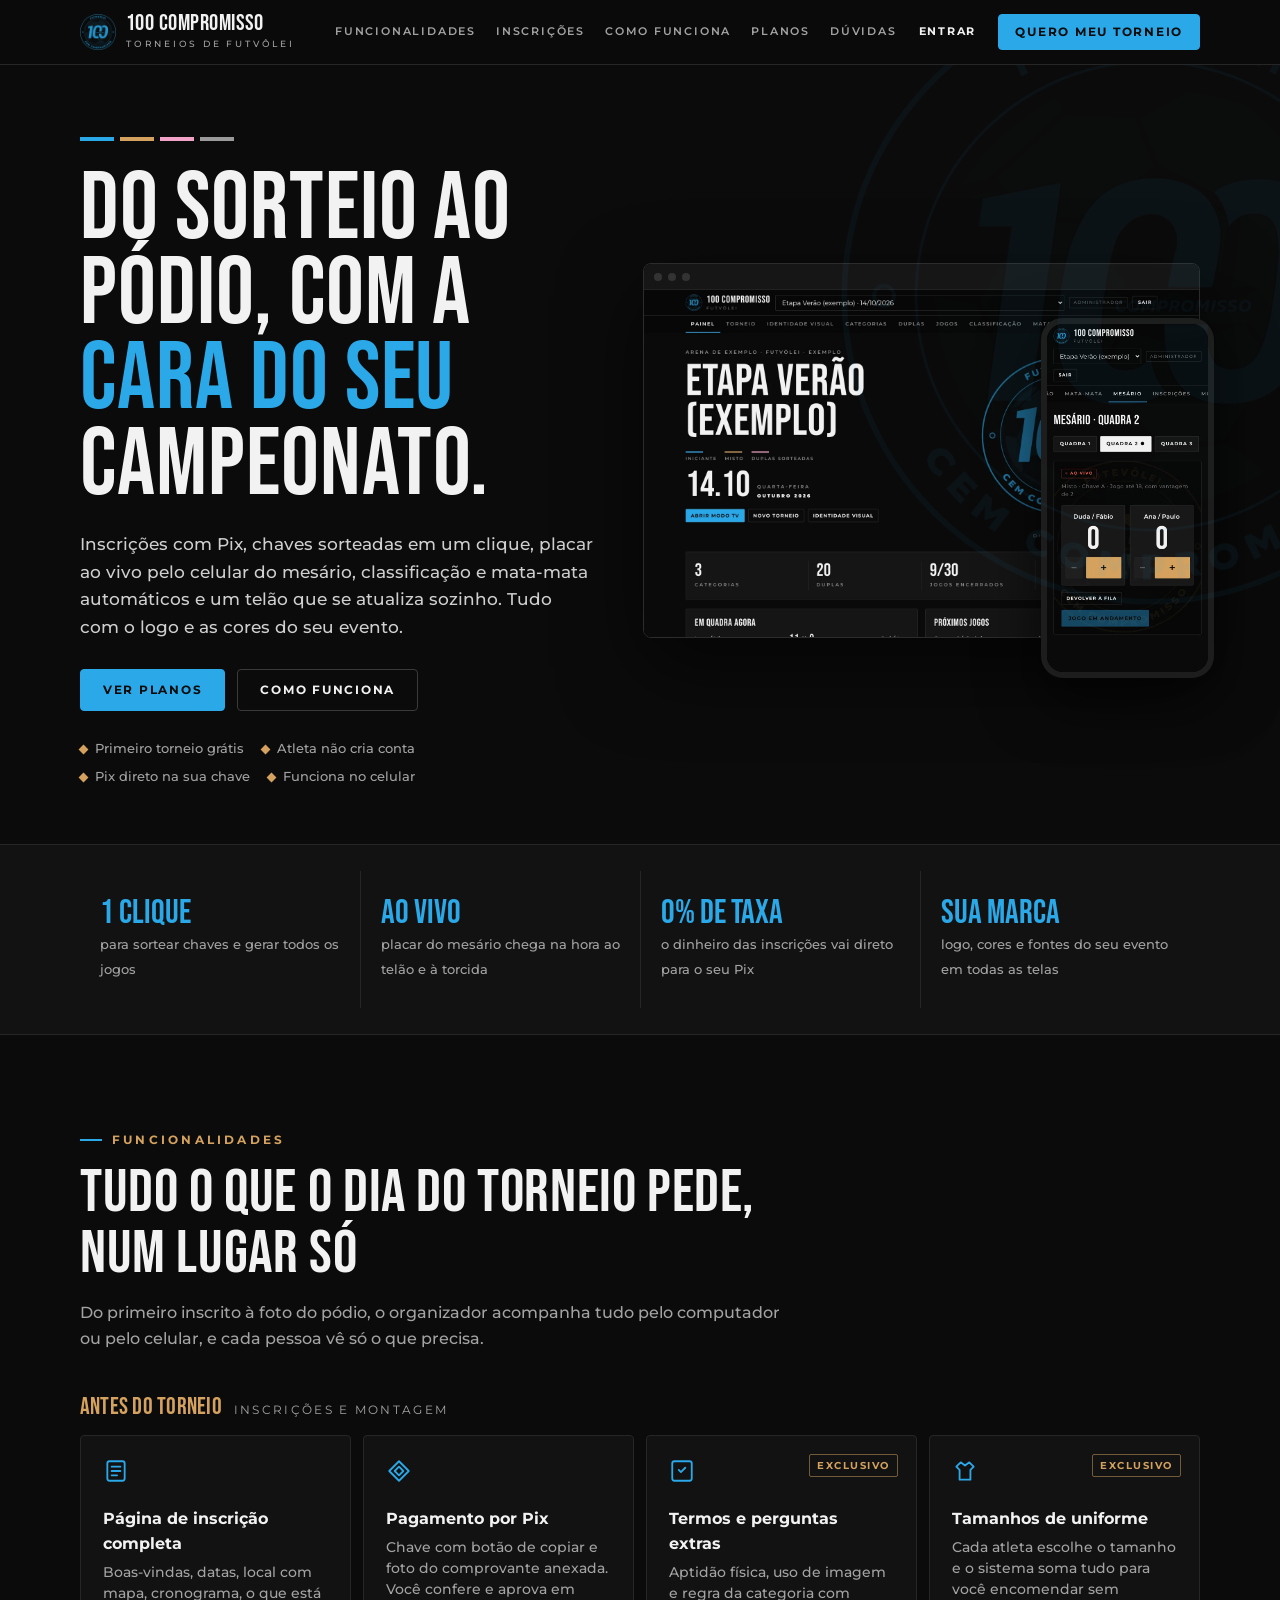
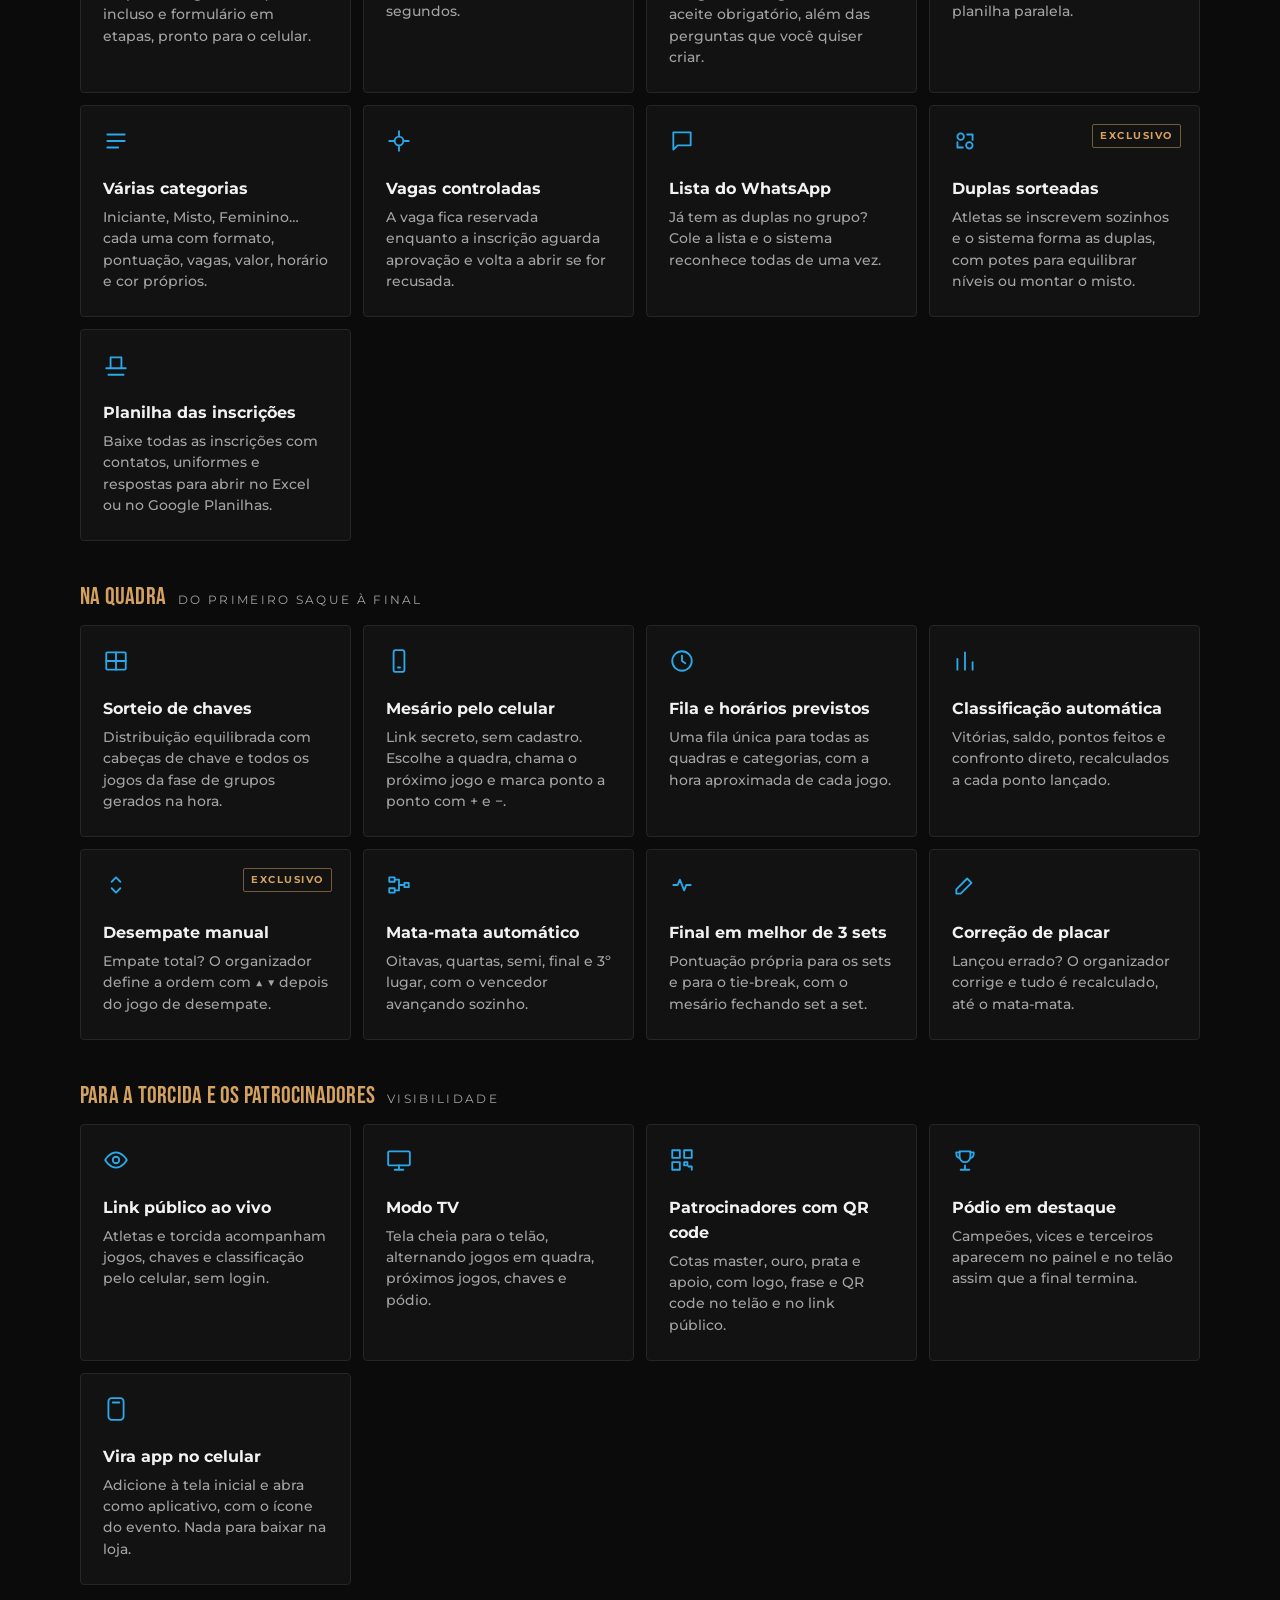
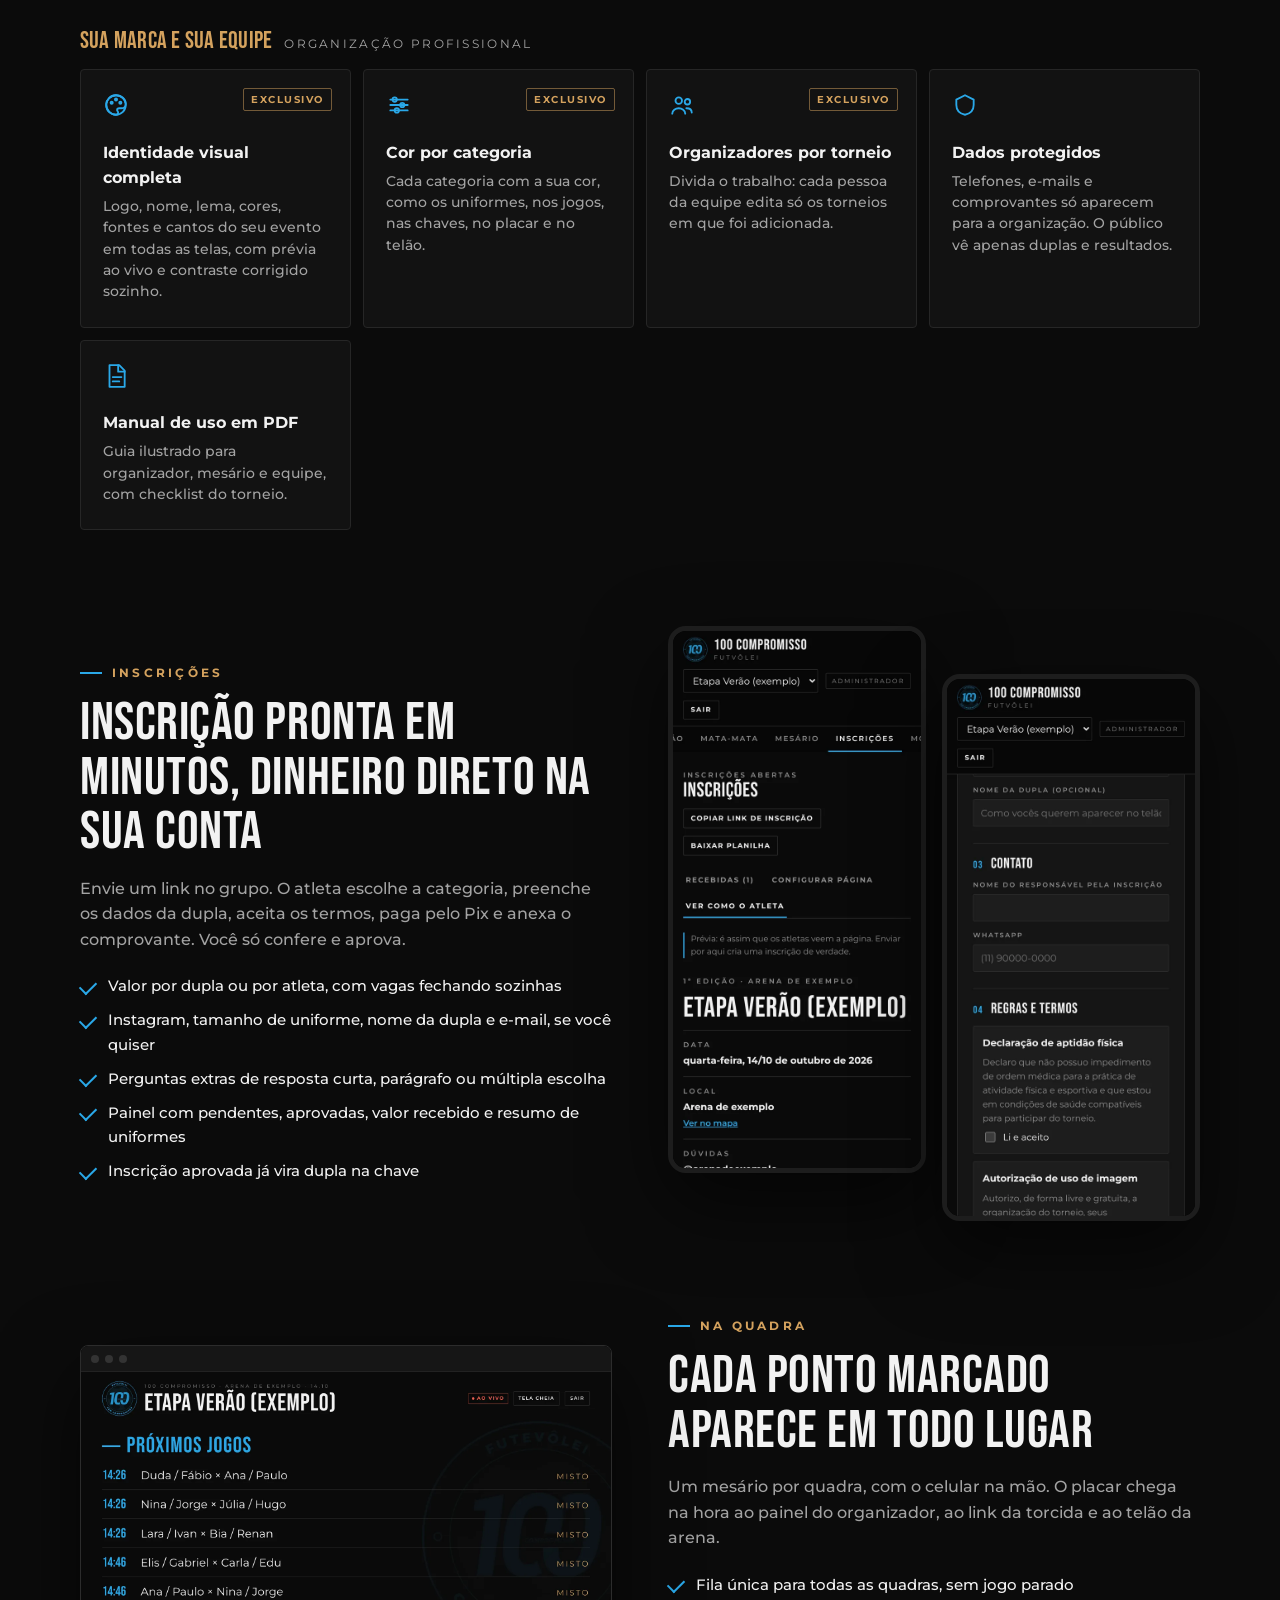
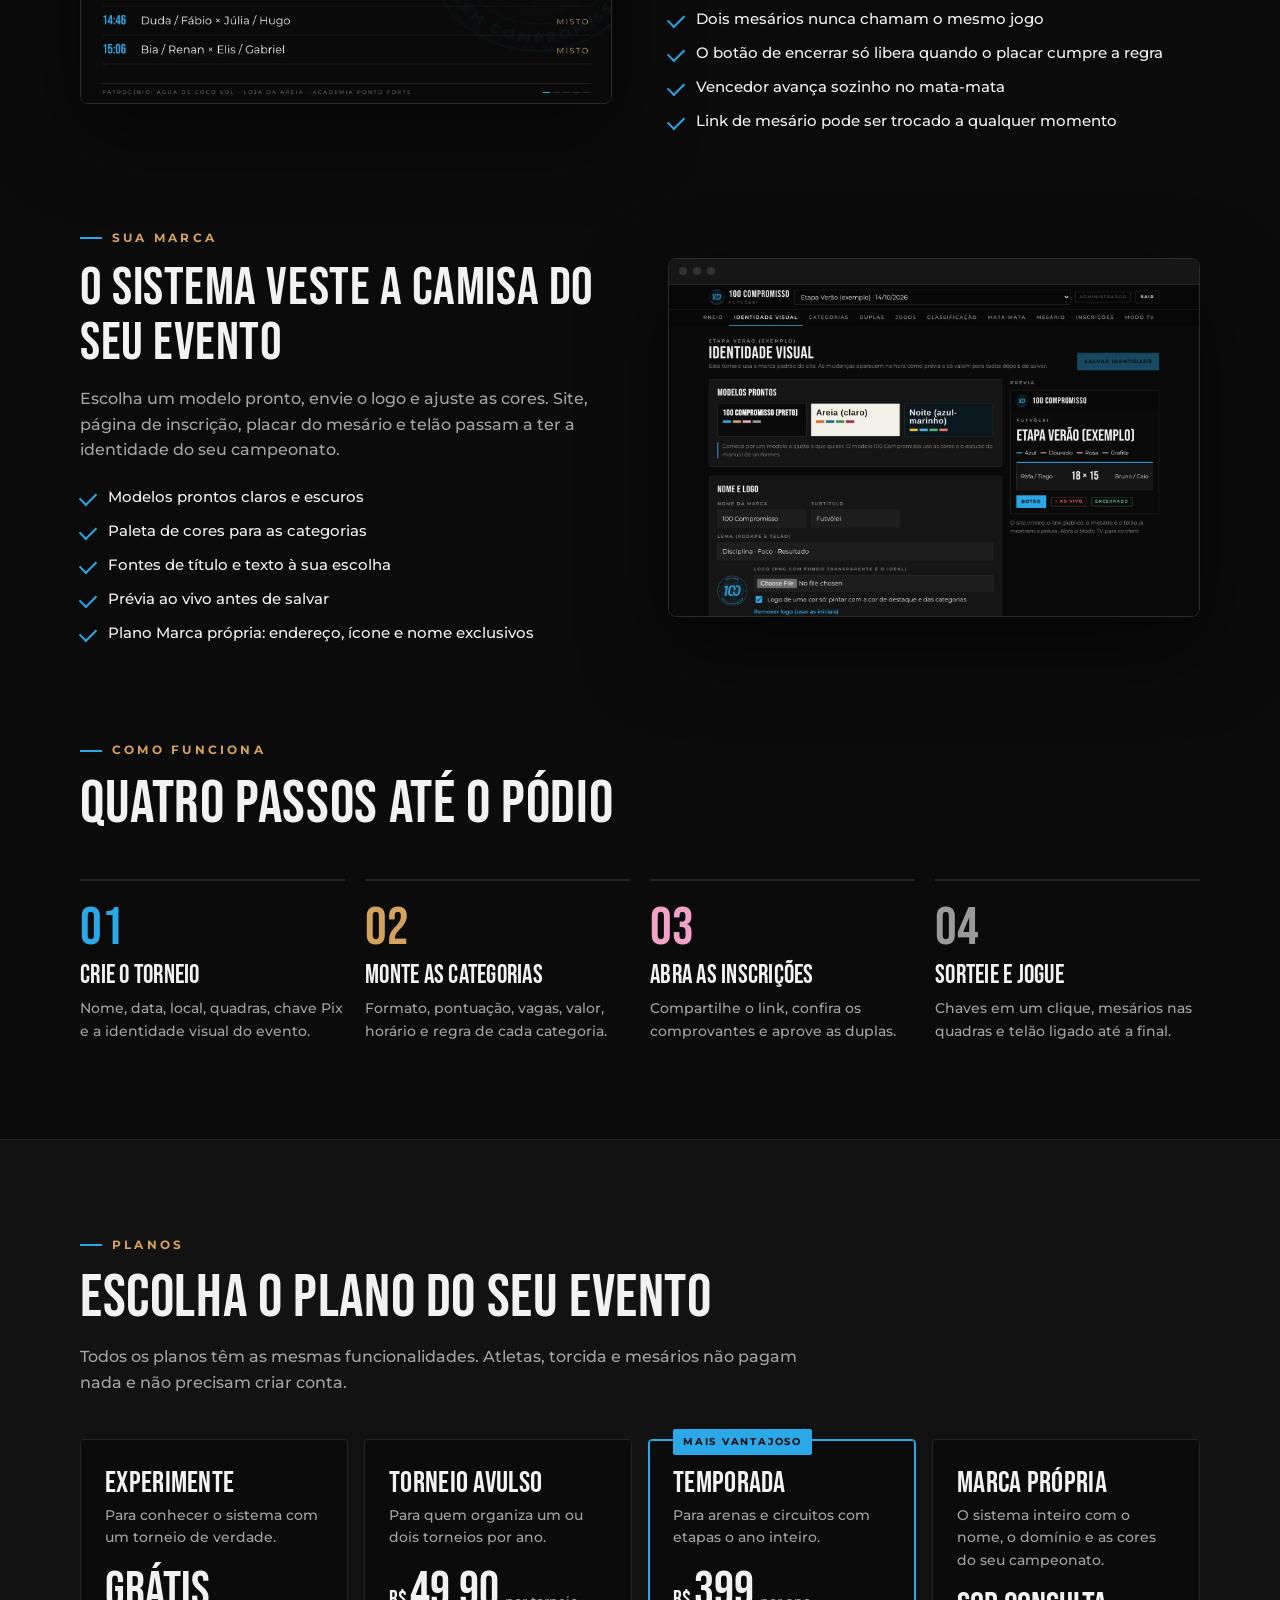
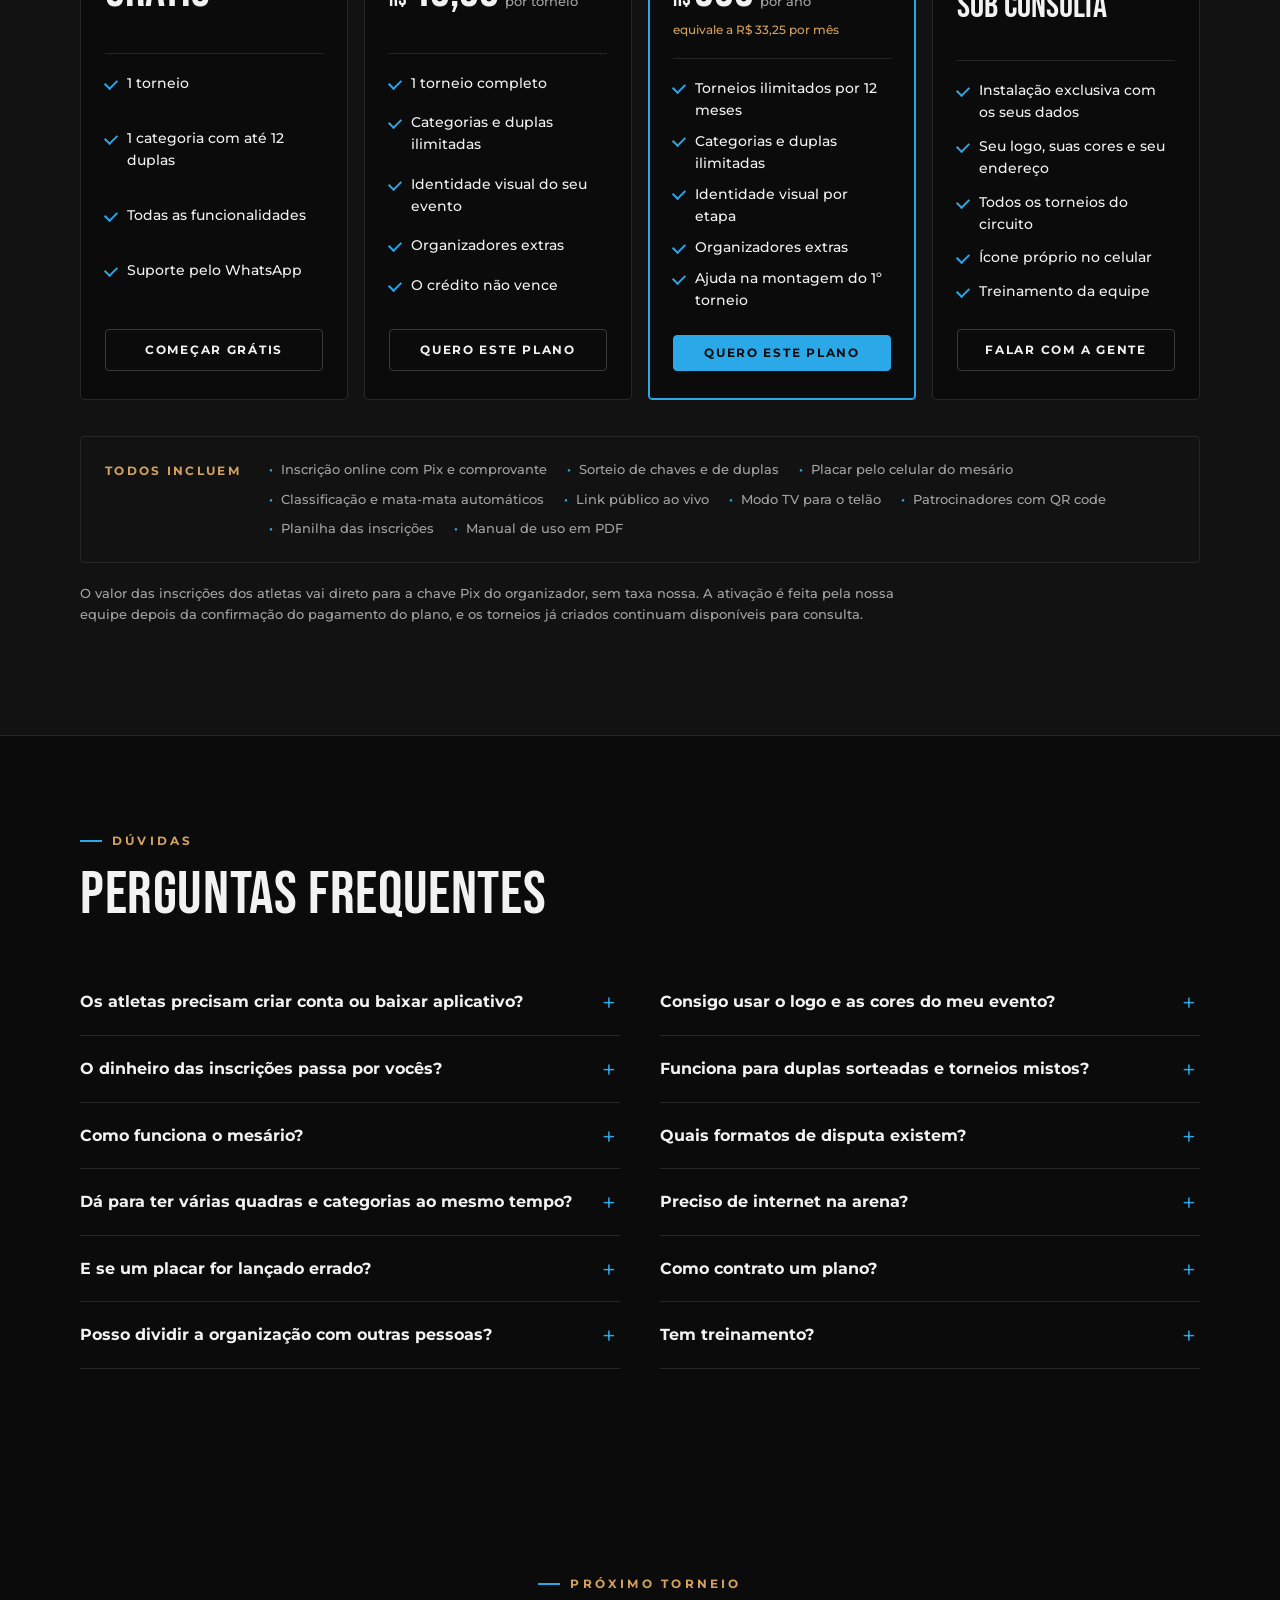
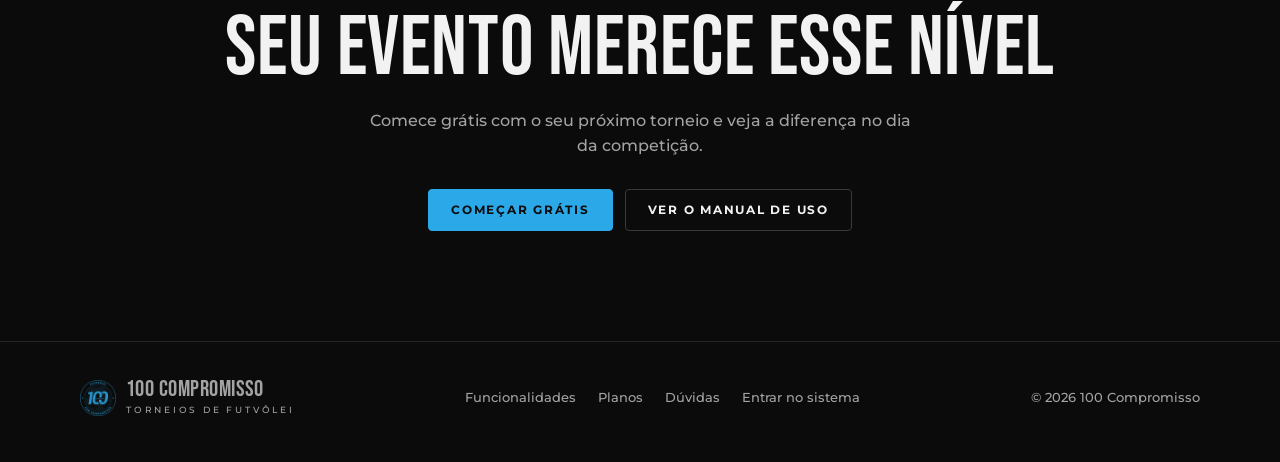
==== conheca.html @ 67765796 "Página de apresentação com funcionalidades, como funciona, planos e manual Co-Authored-By: Claude Op" ====
<!doctype html>
<html lang="pt-BR">
<head>
<meta charset="utf-8">
<meta name="viewport" content="width=device-width,initial-scale=1,viewport-fit=cover">
<title>Sistema de torneios de futvôlei · 100 Compromisso</title>
<meta name="description" content="Inscrições com Pix, sorteio de chaves, placar ao vivo pelo celular, classificação, mata-mata automático, telão e a marca do seu campeonato. Conheça o sistema e os planos.">
<meta name="theme-color" content="#0B0B0B">
<meta property="og:title" content="Sistema de torneios de futvôlei · 100 Compromisso">
<meta property="og:description" content="Do sorteio ao pódio, com a cara do seu campeonato.">
<meta property="og:image" content="img/site/painel.webp">
<link rel="icon" href="img/marca/icone-32.png" type="image/png">
<link rel="apple-touch-icon" href="img/marca/icone-180.png">
<link rel="preconnect" href="https://fonts.googleapis.com">
<link rel="preconnect" href="https://fonts.gstatic.com" crossorigin>
<link rel="stylesheet" href="https://fonts.googleapis.com/css2?family=Bebas+Neue&family=Montserrat:wght@400;500;600;700&display=swap">
<style>
:root{--bg:#0B0B0B;--bg2:#121212;--card:#171717;--line:#262626;--txt:#F2F2F2;--muted:#A3A3A3;--azul:#2AA8E8;--ouro:#D4A25E;--rosa:#F2A2C6;--grafite:#9A9A9A;--r:4px;--wrap:1160px}
*{box-sizing:border-box}
html{scroll-behavior:smooth;scroll-padding-top:76px}
body{margin:0;background:var(--bg);color:var(--txt);font:500 16px/1.6 'Montserrat',system-ui,sans-serif;-webkit-font-smoothing:antialiased;overflow-x:hidden}
a{color:inherit}
img{max-width:100%;height:auto;display:block}
h1,h2,h3{font-family:'Bebas Neue',Impact,sans-serif;font-weight:400;letter-spacing:.01em;line-height:1;margin:0}
.wrap{max-width:var(--wrap);margin:0 auto;padding:0 20px}
.eb{font-size:.72rem;font-weight:700;letter-spacing:.28em;text-transform:uppercase;color:var(--ouro);display:flex;align-items:center;gap:10px;margin-bottom:14px}
.eb::before{content:'';width:22px;height:2px;background:var(--azul)}
.muted{color:var(--muted)}
.btn{display:inline-flex;align-items:center;justify-content:center;gap:8px;background:var(--azul);color:#0B0B0B;border:1px solid var(--azul);border-radius:var(--r);padding:14px 22px;font:700 .78rem/1 'Montserrat',sans-serif;letter-spacing:.14em;text-transform:uppercase;text-decoration:none;cursor:pointer;transition:transform .15s,background .15s}
.btn:hover{transform:translateY(-1px);background:#4DB8EE}
.btn.ghost{background:transparent;color:var(--txt);border-color:#3a3a3a}
.btn.ghost:hover{border-color:var(--txt);background:transparent}
.btn.ouro{background:var(--ouro);border-color:var(--ouro)}
.btn:focus-visible,a:focus-visible,summary:focus-visible,input:focus-visible,select:focus-visible,textarea:focus-visible{outline:2px solid var(--azul);outline-offset:3px}

/* topo */
.top{position:sticky;top:0;z-index:20;background:rgba(11,11,11,.86);backdrop-filter:blur(10px);border-bottom:1px solid var(--line)}
.top .wrap{display:flex;align-items:center;gap:22px;height:64px}
.logo{display:flex;align-items:center;gap:10px;text-decoration:none}
.logo i{width:36px;height:36px;background:var(--azul);-webkit-mask:url(img/marca/100-compromisso-escudo.png) center/contain no-repeat;mask:url(img/marca/100-compromisso-escudo.png) center/contain no-repeat}
.logo b{font-family:'Bebas Neue';font-weight:400;font-size:1.45rem;letter-spacing:.02em;line-height:1}
.logo span{display:block;font-size:.58rem;letter-spacing:.3em;text-transform:uppercase;color:var(--muted)}
.menu{display:flex;gap:20px;margin-left:auto}
.menu a{font-size:.7rem;font-weight:600;letter-spacing:.16em;text-transform:uppercase;text-decoration:none;color:var(--muted)}
.menu a:hover{color:var(--txt)}
.top .btn{padding:11px 16px}
.top .entrar{font-size:.7rem;font-weight:700;letter-spacing:.16em;text-transform:uppercase;text-decoration:none}

/* hero */
.hero{position:relative;padding:72px 0 40px;overflow:hidden}
.hero::after{content:'';position:absolute;right:-180px;top:-80px;width:620px;height:620px;background:var(--azul);opacity:.06;-webkit-mask:url(img/marca/100-compromisso-escudo.png) center/contain no-repeat;mask:url(img/marca/100-compromisso-escudo.png) center/contain no-repeat;pointer-events:none}
.hero .wrap{display:grid;grid-template-columns:minmax(0,1fr) minmax(0,1.08fr);gap:48px;align-items:center}
.hero h1{font-size:clamp(3.2rem,7.4vw,6.4rem);line-height:.9}
.hero h1 em{font-style:normal;color:var(--azul)}
.hero p.lead{font-size:1.08rem;color:#CFCFCF;max-width:520px;margin:22px 0 28px}
.ctas{display:flex;gap:12px;flex-wrap:wrap}
.selos{display:flex;flex-wrap:wrap;gap:8px 18px;margin-top:28px;padding:0;list-style:none}
.selos li{font-size:.8rem;color:var(--muted);display:flex;align-items:center;gap:8px}
.selos li::before{content:'';width:7px;height:7px;background:var(--ouro);transform:rotate(45deg)}
.barras{display:flex;gap:6px;margin-bottom:26px}.barras i{width:34px;height:4px}
.vitrine{position:relative;padding-bottom:40px}
.tela{border:1px solid #2c2c2c;border-radius:8px;overflow:hidden;background:#000;box-shadow:0 30px 80px rgba(0,0,0,.6)}
.tela .barra{height:26px;display:flex;align-items:center;gap:6px;padding:0 10px;background:#161616;border-bottom:1px solid #222}
.tela .barra i{width:8px;height:8px;border-radius:50%;background:#333}
.cel{position:absolute;width:31%;right:-14px;bottom:0;border:6px solid #1d1d1d;border-radius:22px;overflow:hidden;box-shadow:0 20px 60px rgba(0,0,0,.7);background:#000}
.cel img{width:100%;height:auto}

/* faixa */
.faixa{border-block:1px solid var(--line);background:var(--bg2)}
.faixa .wrap{display:grid;grid-template-columns:repeat(4,1fr)}
.faixa div{padding:26px 20px;border-left:1px solid var(--line)}
.faixa div:first-child{border-left:0}
.faixa b{display:block;font-family:'Bebas Neue';font-weight:400;font-size:2.1rem;line-height:1;color:var(--azul)}
.faixa span{font-size:.82rem;color:var(--muted)}

/* seções */
section{padding:96px 0}
.cab{max-width:720px;margin-bottom:44px}
.cab h2{font-size:clamp(2.4rem,5vw,3.8rem)}
.cab p{color:var(--muted);font-size:1.02rem;margin:14px 0 0}

/* funcionalidades */
.grupos{display:grid;gap:44px}
.grupo h3{font-size:1.5rem;color:var(--ouro);margin-bottom:16px;display:flex;align-items:baseline;gap:12px}
.grupo h3 small{font-family:'Montserrat';font-size:.72rem;letter-spacing:.2em;text-transform:uppercase;color:var(--muted)}
.cards{display:grid;grid-template-columns:repeat(auto-fill,minmax(250px,1fr));gap:12px}
.card{background:var(--bg2);border:1px solid var(--line);border-radius:var(--r);padding:22px 22px 24px;position:relative;transition:border-color .2s}
.card:hover{border-color:#3a3a3a}
.card svg{width:26px;height:26px;stroke:var(--azul);fill:none;stroke-width:1.7;stroke-linecap:round;stroke-linejoin:round;margin-bottom:14px}
.card h4{margin:0 0 6px;font-size:.98rem;font-weight:700}
.card p{margin:0;font-size:.86rem;color:var(--muted);line-height:1.55}
.card .novo{position:absolute;top:18px;right:18px;font-size:.6rem;font-weight:700;letter-spacing:.16em;text-transform:uppercase;color:var(--ouro);border:1px solid rgba(212,162,94,.5);padding:3px 7px;border-radius:2px}

/* destaques */
.dest{display:grid;grid-template-columns:minmax(0,1fr) minmax(0,1fr);gap:56px;align-items:center}
.dest+.dest{margin-top:96px}
.dest.inv .txt{order:2}
.dest h2{font-size:clamp(2.2rem,4.4vw,3.4rem);margin-bottom:16px}
.dest p{color:var(--muted)}
.lista{list-style:none;padding:0;margin:22px 0 0;display:grid;gap:10px}
.lista li{padding-left:28px;position:relative;font-size:.94rem}
.lista li::before{content:'';position:absolute;left:0;top:.45em;width:14px;height:8px;border-left:2px solid var(--azul);border-bottom:2px solid var(--azul);transform:rotate(-45deg)}
.duo{display:grid;grid-template-columns:1fr 1fr;gap:16px;align-items:start}
.duo .tela.cel2{border-radius:18px;border:5px solid #1d1d1d}
.duo .tela.cel2:last-child{margin-top:48px}
.fig{position:relative}
.fig .cel{width:34%;right:-10px;bottom:-26px}

/* como funciona */
.passos{display:grid;grid-template-columns:repeat(4,1fr);gap:20px;counter-reset:p}
.passo{border-top:2px solid var(--line);padding-top:20px;counter-increment:p}
.passo::before{content:'0' counter(p);font-family:'Bebas Neue';font-size:3.4rem;line-height:1;color:var(--azul);display:block;margin-bottom:8px}
.passo:nth-child(2)::before{color:var(--ouro)}.passo:nth-child(3)::before{color:var(--rosa)}.passo:nth-child(4)::before{color:var(--grafite)}
.passo h3{font-size:1.6rem;margin-bottom:8px}
.passo p{margin:0;color:var(--muted);font-size:.9rem}

/* planos */
#planos{background:var(--bg2);border-block:1px solid var(--line)}
.planos{display:grid;grid-template-columns:repeat(auto-fit,minmax(240px,1fr));gap:16px;align-items:stretch}
.plano{background:var(--bg);border:1px solid var(--line);border-radius:var(--r);padding:28px 24px;display:flex;flex-direction:column;position:relative}
.plano.top{border-color:var(--azul);box-shadow:0 0 0 1px var(--azul) inset}
.plano .tag{position:absolute;top:-11px;left:24px;background:var(--azul);color:#0B0B0B;font-size:.62rem;font-weight:700;letter-spacing:.18em;text-transform:uppercase;padding:5px 10px;border-radius:2px}
.plano h3{font-size:1.9rem}
.plano .res{color:var(--muted);font-size:.86rem;margin:6px 0 18px;min-height:2.8em}
.preco{display:flex;align-items:baseline;gap:6px;flex-wrap:wrap}
.preco b{font-family:'Bebas Neue';font-weight:400;font-size:3.1rem;line-height:1}
.preco b small{font-size:1.4rem;margin-right:3px}
.preco span{font-size:.8rem;color:var(--muted)}
.plano .nota{font-size:.76rem;color:var(--ouro);margin-top:4px;min-height:1.2em}
.plano ul{list-style:none;padding:18px 0 0;margin:18px 0 24px;border-top:1px solid var(--line);display:grid;gap:9px;flex:1}
.plano li{font-size:.86rem;padding-left:22px;position:relative}
.plano li::before{content:'';position:absolute;left:0;top:.5em;width:10px;height:6px;border-left:2px solid var(--azul);border-bottom:2px solid var(--azul);transform:rotate(-45deg)}
.plano .btn{width:100%}
.inclui{margin-top:36px;display:grid;grid-template-columns:auto 1fr;gap:12px 28px;align-items:start;border:1px solid var(--line);padding:22px 24px;border-radius:var(--r)}
.inclui h4{margin:0;font-size:.72rem;letter-spacing:.2em;text-transform:uppercase;color:var(--ouro);padding-top:3px}
.inclui ul{list-style:none;margin:0;padding:0;display:flex;flex-wrap:wrap;gap:8px 20px}
.inclui li{font-size:.84rem;color:var(--muted)}
.inclui li::before{content:'·';color:var(--azul);margin-right:8px;font-weight:700}
.obs{font-size:.84rem;color:var(--muted);margin-top:20px;max-width:820px}

/* faq */
.faq{display:grid;grid-template-columns:repeat(2,minmax(0,1fr));gap:0 40px}
details{border-bottom:1px solid var(--line)}
summary{list-style:none;cursor:pointer;padding:20px 32px 20px 0;font-weight:700;position:relative}
summary::-webkit-details-marker{display:none}
summary::after{content:'+';position:absolute;right:4px;top:15px;font-size:1.5rem;color:var(--azul);font-weight:400}
details[open] summary::after{content:'−'}
details p{margin:0 0 20px;color:var(--muted);font-size:.92rem}

/* cta */
.final{text-align:center;padding:110px 0;position:relative;overflow:hidden}
.final h2{font-size:clamp(2.8rem,6.6vw,5.4rem)}
.final p{color:var(--muted);max-width:560px;margin:16px auto 30px}
.final .ctas{justify-content:center}
footer{border-top:1px solid var(--line);padding:36px 0 44px;font-size:.8rem;color:var(--muted)}
footer .wrap{display:flex;flex-wrap:wrap;gap:16px 40px;justify-content:space-between;align-items:center}
footer nav{display:flex;flex-wrap:wrap;gap:8px 22px}
footer a{text-decoration:none}footer a:hover{color:var(--txt)}

/* modal de adesão */
dialog{background:var(--card);color:var(--txt);border:1px solid #333;border-radius:6px;padding:0;width:min(520px,calc(100vw - 24px));max-height:calc(100vh - 24px)}
dialog::backdrop{background:rgba(0,0,0,.72)}
dialog form{padding:26px 24px;display:grid;gap:14px}
dialog h3{font-size:2rem}
dialog .fx{display:flex;justify-content:space-between;align-items:flex-start;gap:12px}
dialog .x{background:none;border:0;color:var(--muted);font-size:1.6rem;cursor:pointer;line-height:1}
label.f{display:grid;gap:6px;font-size:.66rem;font-weight:700;letter-spacing:.18em;text-transform:uppercase;color:var(--muted)}
label.f input,label.f select,label.f textarea{font:500 .95rem 'Montserrat',sans-serif;color:var(--txt);background:#0E0E0E;border:1px solid #333;border-radius:var(--r);padding:12px;letter-spacing:0;text-transform:none}
.duas{display:grid;grid-template-columns:1fr 1fr;gap:14px}
dialog .aviso{font-size:.78rem;color:var(--muted);margin:0}

@media (max-width:980px){
  .menu{display:none}
  .hero .wrap,.dest{grid-template-columns:1fr}
  .dest.inv .txt{order:0}
  .passos{grid-template-columns:1fr 1fr}
  .faixa .wrap{grid-template-columns:1fr 1fr}
  .faixa div:nth-child(3){border-left:0}
  .faixa div:nth-child(n+3){border-top:1px solid var(--line)}
  .faq{grid-template-columns:1fr}
}
@media (max-width:560px){
  section{padding:72px 0}
  .top .entrar{display:none}
  .top .wrap{gap:12px}
  .top .btn{padding:10px 12px;font-size:.66rem;letter-spacing:.1em;margin-left:auto}
  .logo span{display:none}
  .logo b{white-space:nowrap;font-size:1.25rem}
  .passos{grid-template-columns:1fr}
  .duas{grid-template-columns:1fr}
  .inclui{grid-template-columns:1fr}
  .cel{right:-6px;width:36%}
  .hero{padding-top:48px}
}
@media (prefers-reduced-motion:reduce){html{scroll-behavior:auto}.btn{transition:none}}
</style>
</head>
<body>

<header class="top">
  <div class="wrap">
    <a class="logo" href="#inicio" aria-label="Início"><i aria-hidden="true"></i><div><b data-p="nome">100 Compromisso</b><span data-p="sub">Torneios de futvôlei</span></div></a>
    <nav class="menu" aria-label="Seções">
      <a href="#funcionalidades">Funcionalidades</a><a href="#inscricoes">Inscrições</a><a href="#como-funciona">Como funciona</a><a href="#planos">Planos</a><a href="#duvidas">Dúvidas</a>
    </nav>
    <a class="entrar" href="./">Entrar</a>
    <a class="btn" href="#planos">Quero meu torneio</a>
  </div>
</header>

<main id="inicio">
<div class="hero">
  <div class="wrap">
    <div>
      <div class="barras" aria-hidden="true"><i style="background:var(--azul)"></i><i style="background:var(--ouro)"></i><i style="background:var(--rosa)"></i><i style="background:var(--grafite)"></i></div>
      <h1>Do sorteio ao pódio, com a <em>cara do seu</em> campeonato.</h1>
      <p class="lead">Inscrições com Pix, chaves sorteadas em um clique, placar ao vivo pelo celular do mesário, classificação e mata-mata automáticos e um telão que se atualiza sozinho. Tudo com o logo e as cores do seu evento.</p>
      <div class="ctas"><a class="btn" href="#planos">Ver planos</a><a class="btn ghost" href="#como-funciona">Como funciona</a></div>
      <ul class="selos"><li>Primeiro torneio grátis</li><li>Atleta não cria conta</li><li>Pix direto na sua chave</li><li>Funciona no celular</li></ul>
    </div>
    <div class="vitrine">
      <div class="tela"><div class="barra" aria-hidden="true"><i></i><i></i><i></i></div><img src="img/site/painel.webp" width="1600" height="1000" alt="Painel do torneio com categorias, data e andamento dos jogos"></div>
      <div class="cel"><img src="img/site/cel-mesario.webp" width="600" height="1300" alt="Placar do mesário no celular"></div>
    </div>
  </div>
</div>

<div class="faixa">
  <div class="wrap">
    <div><b>1 clique</b><span>para sortear chaves e gerar todos os jogos</span></div>
    <div><b>Ao vivo</b><span>placar do mesário chega na hora ao telão e à torcida</span></div>
    <div><b>0% de taxa</b><span>o dinheiro das inscrições vai direto para o seu Pix</span></div>
    <div><b>Sua marca</b><span>logo, cores e fontes do seu evento em todas as telas</span></div>
  </div>
</div>

<section id="funcionalidades">
  <div class="wrap">
    <div class="cab"><div class="eb">Funcionalidades</div><h2>Tudo o que o dia do torneio pede, num lugar só</h2><p>Do primeiro inscrito à foto do pódio, o organizador acompanha tudo pelo computador ou pelo celular, e cada pessoa vê só o que precisa.</p></div>
    <div class="grupos">
      <div class="grupo"><h3>Antes do torneio <small>inscrições e montagem</small></h3>
        <div class="cards">
          <div class="card"><svg viewBox="0 0 24 24"><rect x="4" y="3" width="16" height="18" rx="2"/><path d="M8 8h8M8 12h8M8 16h5"/></svg><h4>Página de inscrição completa</h4><p>Boas-vindas, datas, local com mapa, cronograma, o que está incluso e formulário em etapas, pronto para o celular.</p></div>
          <div class="card"><svg viewBox="0 0 24 24"><path d="M12 3l9 9-9 9-9-9z"/><path d="M12 8l4 4-4 4-4-4z"/></svg><h4>Pagamento por Pix</h4><p>Chave com botão de copiar e foto do comprovante anexada. Você confere e aprova em segundos.</p></div>
          <div class="card"><span class="novo">Exclusivo</span><svg viewBox="0 0 24 24"><path d="M9 11l2 2 4-4"/><rect x="3" y="3" width="18" height="18" rx="2"/></svg><h4>Termos e perguntas extras</h4><p>Aptidão física, uso de imagem e regra da categoria com aceite obrigatório, além das perguntas que você quiser criar.</p></div>
          <div class="card"><span class="novo">Exclusivo</span><svg viewBox="0 0 24 24"><path d="M8 4l4 3 4-3 4 4-3 3v9H7v-9L4 8z"/></svg><h4>Tamanhos de uniforme</h4><p>Cada atleta escolhe o tamanho e o sistema soma tudo para você encomendar sem planilha paralela.</p></div>
          <div class="card"><svg viewBox="0 0 24 24"><path d="M4 6h16M4 12h16M4 18h10"/></svg><h4>Várias categorias</h4><p>Iniciante, Misto, Feminino… cada uma com formato, pontuação, vagas, valor, horário e cor próprios.</p></div>
          <div class="card"><svg viewBox="0 0 24 24"><path d="M12 3v4M12 17v4M3 12h4M17 12h4"/><circle cx="12" cy="12" r="4"/></svg><h4>Vagas controladas</h4><p>A vaga fica reservada enquanto a inscrição aguarda aprovação e volta a abrir se for recusada.</p></div>
          <div class="card"><svg viewBox="0 0 24 24"><path d="M4 4h16v12H8l-4 4z"/></svg><h4>Lista do WhatsApp</h4><p>Já tem as duplas no grupo? Cole a lista e o sistema reconhece todas de uma vez.</p></div>
          <div class="card"><span class="novo">Exclusivo</span><svg viewBox="0 0 24 24"><circle cx="8" cy="8" r="3"/><circle cx="16" cy="16" r="3"/><path d="M14 6h5v5M10 18H5v-5"/></svg><h4>Duplas sorteadas</h4><p>Atletas se inscrevem sozinhos e o sistema forma as duplas, com potes para equilibrar níveis ou montar o misto.</p></div>
          <div class="card"><svg viewBox="0 0 24 24"><path d="M3 15h18M7 15V5h10v10M5 21h14"/></svg><h4>Planilha das inscrições</h4><p>Baixe todas as inscrições com contatos, uniformes e respostas para abrir no Excel ou no Google Planilhas.</p></div>
        </div>
      </div>
      <div class="grupo"><h3>Na quadra <small>do primeiro saque à final</small></h3>
        <div class="cards">
          <div class="card"><svg viewBox="0 0 24 24"><rect x="3" y="4" width="18" height="16" rx="1"/><path d="M12 4v16M3 12h18"/></svg><h4>Sorteio de chaves</h4><p>Distribuição equilibrada com cabeças de chave e todos os jogos da fase de grupos gerados na hora.</p></div>
          <div class="card"><svg viewBox="0 0 24 24"><rect x="7" y="2" width="10" height="20" rx="2"/><path d="M11 18h2"/></svg><h4>Mesário pelo celular</h4><p>Link secreto, sem cadastro. Escolhe a quadra, chama o próximo jogo e marca ponto a ponto com + e −.</p></div>
          <div class="card"><svg viewBox="0 0 24 24"><circle cx="12" cy="12" r="9"/><path d="M12 7v5l3 2"/></svg><h4>Fila e horários previstos</h4><p>Uma fila única para todas as quadras e categorias, com a hora aproximada de cada jogo.</p></div>
          <div class="card"><svg viewBox="0 0 24 24"><path d="M5 20V10M12 20V4M19 20v-7"/></svg><h4>Classificação automática</h4><p>Vitórias, saldo, pontos feitos e confronto direto, recalculados a cada ponto lançado.</p></div>
          <div class="card"><span class="novo">Exclusivo</span><svg viewBox="0 0 24 24"><path d="M8 9l4-4 4 4M8 15l4 4 4-4"/></svg><h4>Desempate manual</h4><p>Empate total? O organizador define a ordem com ▲ ▼ depois do jogo de desempate.</p></div>
          <div class="card"><svg viewBox="0 0 24 24"><path d="M3 5h5v4H3zM3 15h5v4H3zM8 7h4v10H8M12 12h5M17 10h4v4h-4z"/></svg><h4>Mata-mata automático</h4><p>Oitavas, quartas, semi, final e 3º lugar, com o vencedor avançando sozinho.</p></div>
          <div class="card"><svg viewBox="0 0 24 24"><path d="M4 12h4l2-5 4 10 2-5h4"/></svg><h4>Final em melhor de 3 sets</h4><p>Pontuação própria para os sets e para o tie-break, com o mesário fechando set a set.</p></div>
          <div class="card"><svg viewBox="0 0 24 24"><path d="M4 20h4l10-10-4-4L4 16z"/></svg><h4>Correção de placar</h4><p>Lançou errado? O organizador corrige e tudo é recalculado, até o mata-mata.</p></div>
        </div>
      </div>
      <div class="grupo"><h3>Para a torcida e os patrocinadores <small>visibilidade</small></h3>
        <div class="cards">
          <div class="card"><svg viewBox="0 0 24 24"><circle cx="12" cy="12" r="3"/><path d="M2 12s4-7 10-7 10 7 10 7-4 7-10 7S2 12 2 12z"/></svg><h4>Link público ao vivo</h4><p>Atletas e torcida acompanham jogos, chaves e classificação pelo celular, sem login.</p></div>
          <div class="card"><svg viewBox="0 0 24 24"><rect x="2" y="4" width="20" height="13" rx="1"/><path d="M8 21h8M12 17v4"/></svg><h4>Modo TV</h4><p>Tela cheia para o telão, alternando jogos em quadra, próximos jogos, chaves e pódio.</p></div>
          <div class="card"><svg viewBox="0 0 24 24"><rect x="3" y="3" width="7" height="7"/><rect x="14" y="3" width="7" height="7"/><rect x="3" y="14" width="7" height="7"/><path d="M14 14h3v3h-3zM18 18h3v3"/></svg><h4>Patrocinadores com QR code</h4><p>Cotas master, ouro, prata e apoio, com logo, frase e QR code no telão e no link público.</p></div>
          <div class="card"><svg viewBox="0 0 24 24"><path d="M8 21h8M12 17v4M7 4h10v5a5 5 0 01-10 0z"/><path d="M17 5h3v2a3 3 0 01-3 3M7 5H4v2a3 3 0 003 3"/></svg><h4>Pódio em destaque</h4><p>Campeões, vices e terceiros aparecem no painel e no telão assim que a final termina.</p></div>
          <div class="card"><svg viewBox="0 0 24 24"><rect x="5" y="2" width="14" height="20" rx="3"/><path d="M9 6h6"/></svg><h4>Vira app no celular</h4><p>Adicione à tela inicial e abra como aplicativo, com o ícone do evento. Nada para baixar na loja.</p></div>
        </div>
      </div>
      <div class="grupo"><h3>Sua marca e sua equipe <small>organização profissional</small></h3>
        <div class="cards">
          <div class="card"><span class="novo">Exclusivo</span><svg viewBox="0 0 24 24"><circle cx="12" cy="12" r="9"/><path d="M12 3a9 9 0 000 18c1.5 0 2-1 2-2s-1-1.5-1-2.5 1-1.5 2-1.5h2a4 4 0 004-4c0-4.5-4-8-9-8z"/><circle cx="8" cy="10" r="1"/><circle cx="12" cy="7" r="1"/><circle cx="16" cy="10" r="1"/></svg><h4>Identidade visual completa</h4><p>Logo, nome, lema, cores, fontes e cantos do seu evento em todas as telas, com prévia ao vivo e contraste corrigido sozinho.</p></div>
          <div class="card"><span class="novo">Exclusivo</span><svg viewBox="0 0 24 24"><path d="M4 7h16M4 12h16M4 17h16"/><circle cx="8" cy="7" r="2"/><circle cx="15" cy="12" r="2"/><circle cx="10" cy="17" r="2"/></svg><h4>Cor por categoria</h4><p>Cada categoria com a sua cor, como os uniformes, nos jogos, nas chaves, no placar e no telão.</p></div>
          <div class="card"><span class="novo">Exclusivo</span><svg viewBox="0 0 24 24"><circle cx="9" cy="8" r="3"/><path d="M3 20c0-3 3-5 6-5s6 2 6 5"/><circle cx="17" cy="9" r="2.5"/><path d="M16 15c3 0 5 1.6 5 4"/></svg><h4>Organizadores por torneio</h4><p>Divida o trabalho: cada pessoa da equipe edita só os torneios em que foi adicionada.</p></div>
          <div class="card"><svg viewBox="0 0 24 24"><path d="M12 3l8 4v5c0 5-3.5 8-8 9-4.5-1-8-4-8-9V7z"/></svg><h4>Dados protegidos</h4><p>Telefones, e-mails e comprovantes só aparecem para a organização. O público vê apenas duplas e resultados.</p></div>
          <div class="card"><svg viewBox="0 0 24 24"><path d="M6 2h9l5 5v15H6z"/><path d="M14 2v6h6M9 13h8M9 17h6"/></svg><h4>Manual de uso em PDF</h4><p>Guia ilustrado para organizador, mesário e equipe, com checklist do torneio.</p></div>
        </div>
      </div>
    </div>
  </div>
</section>

<section id="inscricoes" style="padding-top:0">
  <div class="wrap">
    <div class="dest">
      <div class="txt">
        <div class="eb">Inscrições</div>
        <h2>Inscrição pronta em minutos, dinheiro direto na sua conta</h2>
        <p>Envie um link no grupo. O atleta escolhe a categoria, preenche os dados da dupla, aceita os termos, paga pelo Pix e anexa o comprovante. Você só confere e aprova.</p>
        <ul class="lista">
          <li>Valor por dupla ou por atleta, com vagas fechando sozinhas</li>
          <li>Instagram, tamanho de uniforme, nome da dupla e e-mail, se você quiser</li>
          <li>Perguntas extras de resposta curta, parágrafo ou múltipla escolha</li>
          <li>Painel com pendentes, aprovadas, valor recebido e resumo de uniformes</li>
          <li>Inscrição aprovada já vira dupla na chave</li>
        </ul>
      </div>
      <div class="duo">
        <div class="tela cel2"><img src="img/site/cel-inscricao.webp" width="600" height="1300" alt="Página de inscrição no celular" loading="lazy"></div>
        <div class="tela cel2"><img src="img/site/cel-form.webp" width="600" height="1300" alt="Formulário de inscrição com termos de aceite" loading="lazy"></div>
      </div>
    </div>

    <div class="dest inv">
      <div class="txt">
        <div class="eb">Na quadra</div>
        <h2>Cada ponto marcado aparece em todo lugar</h2>
        <p>Um mesário por quadra, com o celular na mão. O placar chega na hora ao painel do organizador, ao link da torcida e ao telão da arena.</p>
        <ul class="lista">
          <li>Fila única para todas as quadras, sem jogo parado</li>
          <li>Dois mesários nunca chamam o mesmo jogo</li>
          <li>O botão de encerrar só libera quando o placar cumpre a regra</li>
          <li>Vencedor avança sozinho no mata-mata</li>
          <li>Link de mesário pode ser trocado a qualquer momento</li>
        </ul>
      </div>
      <div class="fig">
        <div class="tela"><div class="barra" aria-hidden="true"><i></i><i></i><i></i></div><img src="img/site/telao.webp" width="1600" height="1000" alt="Modo TV com os próximos jogos" loading="lazy"></div>
      </div>
    </div>

    <div class="dest">
      <div class="txt">
        <div class="eb">Sua marca</div>
        <h2>O sistema veste a camisa do seu evento</h2>
        <p>Escolha um modelo pronto, envie o logo e ajuste as cores. Site, página de inscrição, placar do mesário e telão passam a ter a identidade do seu campeonato.</p>
        <ul class="lista">
          <li>Modelos prontos claros e escuros</li>
          <li>Paleta de cores para as categorias</li>
          <li>Fontes de título e texto à sua escolha</li>
          <li>Prévia ao vivo antes de salvar</li>
          <li>Plano Marca própria: endereço, ícone e nome exclusivos</li>
        </ul>
      </div>
      <div class="fig"><div class="tela"><div class="barra" aria-hidden="true"><i></i><i></i><i></i></div><img src="img/site/identidade.webp" width="1600" height="1000" alt="Editor de identidade visual com prévia" loading="lazy"></div></div>
    </div>
  </div>
</section>

<section id="como-funciona" style="padding-top:0">
  <div class="wrap">
    <div class="cab"><div class="eb">Como funciona</div><h2>Quatro passos até o pódio</h2></div>
    <div class="passos">
      <div class="passo"><h3>Crie o torneio</h3><p>Nome, data, local, quadras, chave Pix e a identidade visual do evento.</p></div>
      <div class="passo"><h3>Monte as categorias</h3><p>Formato, pontuação, vagas, valor, horário e regra de cada categoria.</p></div>
      <div class="passo"><h3>Abra as inscrições</h3><p>Compartilhe o link, confira os comprovantes e aprove as duplas.</p></div>
      <div class="passo"><h3>Sorteie e jogue</h3><p>Chaves em um clique, mesários nas quadras e telão ligado até a final.</p></div>
    </div>
  </div>
</section>

<section id="planos">
  <div class="wrap">
    <div class="cab"><div class="eb">Planos</div><h2>Escolha o plano do seu evento</h2><p>Todos os planos têm as mesmas funcionalidades. Atletas, torcida e mesários não pagam nada e não precisam criar conta.</p></div>
    <div class="planos" id="lista-planos"></div>
    <div class="inclui"><h4>Todos incluem</h4><ul id="lista-inclui"></ul></div>
    <p class="obs">O valor das inscrições dos atletas vai direto para a chave Pix do organizador, sem taxa nossa. A ativação é feita pela nossa equipe depois da confirmação do pagamento do plano, e os torneios já criados continuam disponíveis para consulta.</p>
  </div>
</section>

<section id="duvidas">
  <div class="wrap">
    <div class="cab"><div class="eb">Dúvidas</div><h2>Perguntas frequentes</h2></div>
    <div class="faq">
      <div>
        <details><summary>Os atletas precisam criar conta ou baixar aplicativo?</summary><p>Não. Atletas, torcida e mesários usam só o navegador do celular. Quem quiser pode adicionar o site à tela inicial e abrir como aplicativo.</p></details>
        <details><summary>O dinheiro das inscrições passa por vocês?</summary><p>Não. O atleta paga direto na sua chave Pix e anexa o comprovante. Você confere e aprova no painel.</p></details>
        <details><summary>Como funciona o mesário?</summary><p>Você envia um link secreto para cada mesário. Ele escolhe a quadra, chama o próximo jogo e marca os pontos. Se o link vazar, você gera outro e o antigo para de funcionar.</p></details>
        <details><summary>Dá para ter várias quadras e categorias ao mesmo tempo?</summary><p>Sim. Todas as categorias entram numa fila única, e cada categoria pode ser limitada a algumas quadras e ter seu próprio horário de início.</p></details>
        <details><summary>E se um placar for lançado errado?</summary><p>O organizador corrige na aba Jogos e a classificação, as chaves e o mata-mata são recalculados na hora.</p></details>
        <details><summary>Posso dividir a organização com outras pessoas?</summary><p>Sim. Adicione o e-mail Google de cada pessoa como organizadora do torneio. Ela edita só aquele torneio.</p></details>
      </div>
      <div>
        <details><summary>Consigo usar o logo e as cores do meu evento?</summary><p>Sim, em todos os planos. Na aba Identidade visual você envia o logo e escolhe cores e fontes. No plano Marca própria o sistema inteiro ganha o seu nome, endereço e ícone.</p></details>
        <details><summary>Funciona para duplas sorteadas e torneios mistos?</summary><p>Sim. Os atletas se inscrevem individualmente e o sistema sorteia as duplas, com 2 potes para equilibrar níveis ou formar homem e mulher.</p></details>
        <details><summary>Quais formatos de disputa existem?</summary><p>Grupos com mata-mata, todos contra todos e mata-mata direto, com jogos até 18 (ou a pontuação que você definir), vantagem de 2, teto de pontos, disputa de 3º lugar e final em melhor de 3 sets.</p></details>
        <details><summary>Preciso de internet na arena?</summary><p>Sim. Mesários, telão e organizador precisam de conexão. O 4G do celular é suficiente.</p></details>
        <details><summary>Como contrato um plano?</summary><p>Clique no plano desejado e envie seus dados. A gente responde pelo WhatsApp com a chave Pix e, após o pagamento, libera o seu acesso como organizador.</p></details>
        <details><summary>Tem treinamento?</summary><p>Todo cliente recebe o manual de uso ilustrado em PDF. No plano Temporada ajudamos a montar o primeiro torneio, e no Marca própria treinamos a equipe.</p></details>
      </div>
    </div>
  </div>
</section>

<div class="final">
  <div class="wrap">
    <div class="eb" style="justify-content:center">Próximo torneio</div>
    <h2>Seu evento merece esse nível</h2>
    <p>Comece grátis com o seu próximo torneio e veja a diferença no dia da competição.</p>
    <div class="ctas"><button class="btn" type="button" data-plano="experimente">Começar grátis</button><a class="btn ghost" id="lnk-manual" href="docs/manual-de-uso.pdf" target="_blank" rel="noopener">Ver o manual de uso</a></div>
  </div>
</div>
</main>

<footer id="contato">
  <div class="wrap">
    <a class="logo" href="#inicio"><i aria-hidden="true"></i><div><b data-p="nome">100 Compromisso</b><span data-p="sub">Torneios de futvôlei</span></div></a>
    <nav aria-label="Rodapé"><a href="#funcionalidades">Funcionalidades</a><a href="#planos">Planos</a><a href="#duvidas">Dúvidas</a><a href="./">Entrar no sistema</a><span id="contatos"></span></nav>
    <span>© <span id="ano">2026</span> <span data-p="nome">100 Compromisso</span></span>
  </div>
</footer>

<dialog id="adesao" aria-labelledby="ad-tit">
  <form method="dialog" id="form-adesao">
    <div class="fx"><div><div class="eb" style="margin-bottom:6px">Adesão</div><h3 id="ad-tit">Quero meu torneio</h3></div><button class="x" value="cancelar" aria-label="Fechar" formnovalidate>×</button></div>
    <label class="f">Plano<select name="plano" id="ad-plano"></select></label>
    <label class="f">Seu nome<input name="nome" required maxlength="80" autocomplete="name"></label>
    <div class="duas">
      <label class="f">WhatsApp<input name="zap" required type="tel" maxlength="20" autocomplete="tel" placeholder="(11) 99999-9999"></label>
      <label class="f">E-mail Google<input name="email" type="email" maxlength="80" autocomplete="email" placeholder="para liberar o acesso"></label>
    </div>
    <div class="duas">
      <label class="f">Evento ou arena<input name="evento" maxlength="80"></label>
      <label class="f">Cidade<input name="cidade" maxlength="60"></label>
    </div>
    <label class="f">Data prevista do torneio<input name="data" type="date"></label>
    <label class="f">Mensagem (opcional)<textarea name="msg" rows="3" maxlength="500" placeholder="Quantas categorias, número de duplas, dúvidas…"></textarea></label>
    <p class="aviso" id="ad-aviso">Ao enviar, abrimos o WhatsApp com a sua mensagem pronta.</p>
    <button class="btn" value="enviar" id="ad-enviar">Enviar pelo WhatsApp</button>
  </form>
</dialog>

<script type="module">
import { PRODUTO as P, PLANOS, TODOS_INCLUEM } from './js/produto.js';
const $ = s => document.querySelector(s);
const esc = s => String(s ?? '').replace(/[&<>"']/g, c => ({ '&': '&amp;', '<': '&lt;', '>': '&gt;', '"': '&quot;', "'": '&#39;' }[c]));
document.querySelectorAll('[data-p]').forEach(el => { const v = P[el.dataset.p]; if (v) el.textContent = v; });
$('#ano').textContent = new Date().getFullYear();
if (P.manual) $('#lnk-manual').href = P.manual;

const precoHTML = p => typeof p.preco === 'number'
  ? (p.preco === 0 ? '<b>Grátis</b>' : `<b><small>R$</small>${p.preco.toLocaleString('pt-BR', { minimumFractionDigits: p.preco % 1 ? 2 : 0, maximumFractionDigits: 2 })}</b>`) + (p.periodo ? `<span>${esc(p.periodo)}</span>` : '')
  : `<b style="font-size:2.2rem">${esc(p.preco)}</b>`;
$('#lista-planos').innerHTML = PLANOS.map(p => `<article class="plano${p.destaque ? ' top' : ''}">${p.destaque ? '<span class="tag">Mais vantajoso</span>' : ''}
  <h3>${esc(p.nome)}</h3><p class="res">${esc(p.resumo)}</p><div class="preco">${precoHTML(p)}</div><div class="nota">${esc(p.nota || '')}</div>
  <ul>${p.itens.map(i => `<li>${esc(i)}</li>`).join('')}</ul>
  <button class="btn${p.destaque ? '' : ' ghost'}" type="button" data-plano="${esc(p.id)}">${esc(p.botao || 'Quero este plano')}</button></article>`).join('');
$('#lista-inclui').innerHTML = TODOS_INCLUEM.map(i => `<li>${esc(i)}</li>`).join('');

const zap = String(P.whatsapp || '').replace(/\D/g, '');
const cont = [];
if (zap) cont.push(`<a href="https://wa.me/${zap}" target="_blank" rel="noopener">WhatsApp</a>`);
if (P.email) cont.push(`<a href="mailto:${esc(P.email)}">${esc(P.email)}</a>`);
if (P.instagram) cont.push(`<a href="https://instagram.com/${esc(P.instagram)}" target="_blank" rel="noopener">@${esc(P.instagram)}</a>`);
$('#contatos').outerHTML = cont.join('');
if (!zap) { $('#ad-enviar').textContent = P.email ? 'Enviar por e-mail' : 'Enviar'; $('#ad-aviso').textContent = P.email ? 'Ao enviar, abrimos o seu e-mail com a mensagem pronta.' : 'Contato de vendas ainda não configurado.'; }

const dlg = $('#adesao'), sel = $('#ad-plano');
sel.innerHTML = PLANOS.map(p => `<option value="${esc(p.id)}">${esc(p.nome)}${typeof p.preco === 'number' ? (p.preco ? ' · R$ ' + p.preco.toLocaleString('pt-BR', { minimumFractionDigits: 2 }) + (p.periodo ? ' ' + p.periodo : '') : ' · grátis') : ''}</option>`).join('');
document.addEventListener('click', e => {
  const b = e.target.closest('[data-plano]'); if (!b) return;
  sel.value = b.dataset.plano; dlg.showModal(); dlg.querySelector('[name=nome]').focus();
});
$('#form-adesao').addEventListener('submit', e => {
  if (e.submitter?.value !== 'enviar') return;
  e.preventDefault();
  const f = new FormData(e.target), pl = PLANOS.find(p => p.id === f.get('plano'));
  const dt = f.get('data') ? f.get('data').split('-').reverse().join('/') : '';
  const v = k => String(f.get(k) || '').trim();
  const linhas = [`Olá! Quero contratar o plano *${pl?.nome || v('plano')}* do sistema de torneios ${P.nome}.`, '',
    `Nome: ${v('nome')}`, `WhatsApp: ${v('zap')}`];
  if (v('email')) linhas.push(`E-mail Google: ${v('email')}`);
  if (v('evento')) linhas.push(`Evento/arena: ${v('evento')}`);
  if (v('cidade')) linhas.push(`Cidade: ${v('cidade')}`);
  if (dt) linhas.push(`Data prevista: ${dt}`);
  if (v('msg')) linhas.push('', v('msg'));
  const txt = linhas.join('\n');
  if (zap) window.open(`https://wa.me/${zap}?text=${encodeURIComponent(txt)}`, '_blank', 'noopener');
  else if (P.email) location.href = `mailto:${P.email}?subject=${encodeURIComponent('Plano ' + (pl?.nome || ''))}&body=${encodeURIComponent(txt)}`;
  dlg.close();
});
</script>
</body>
</html>
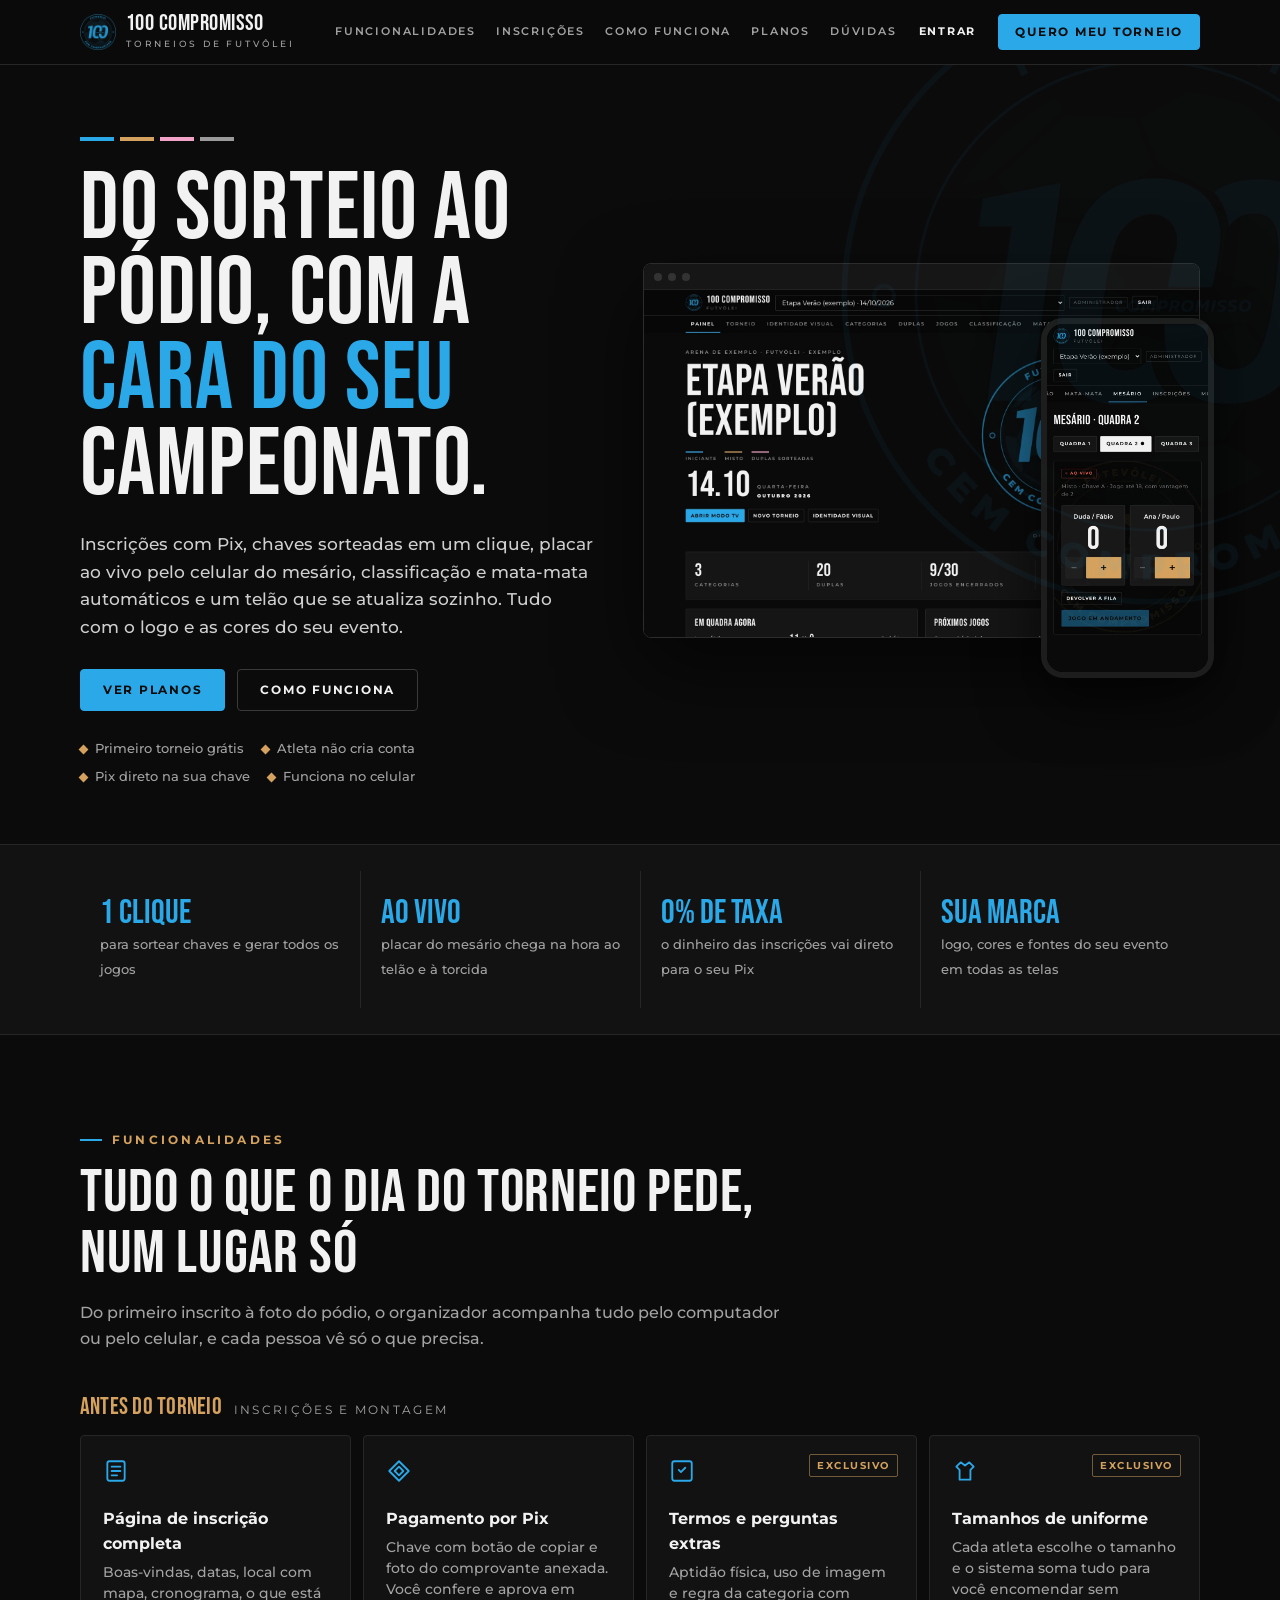
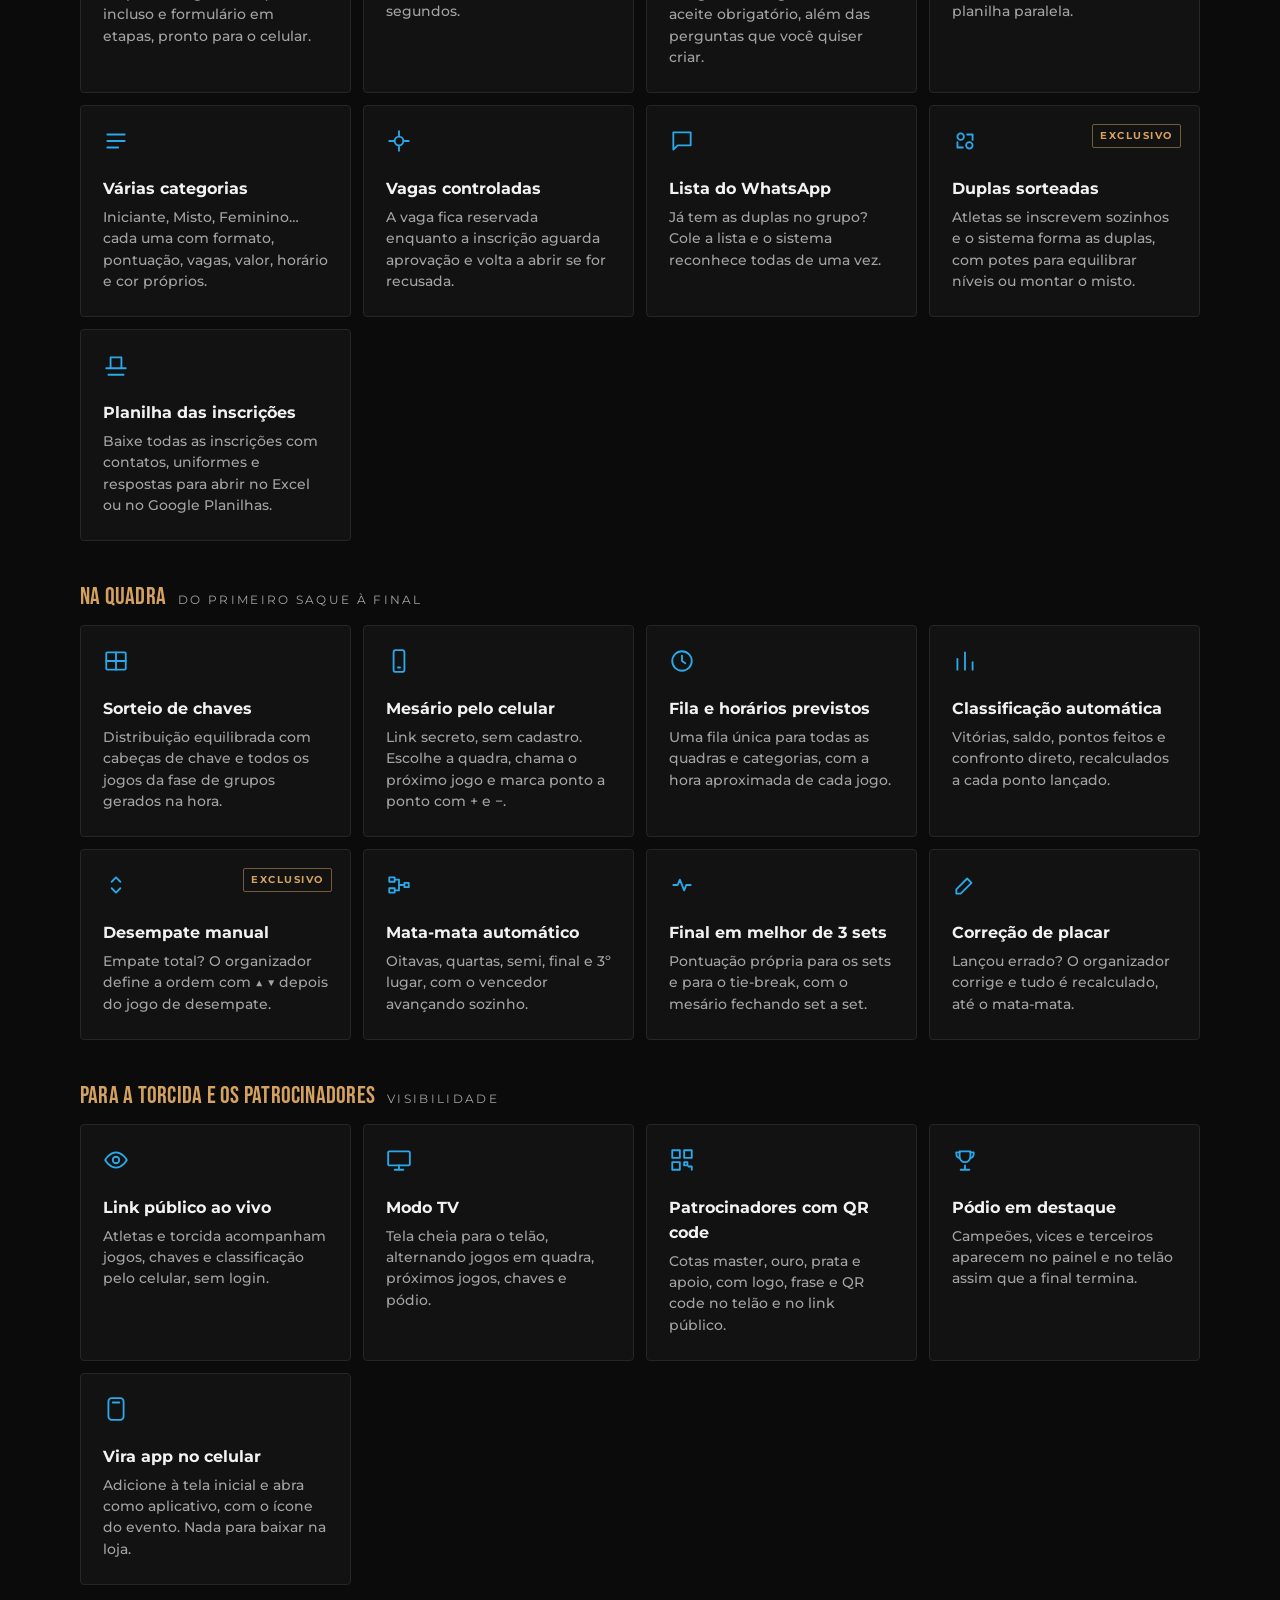
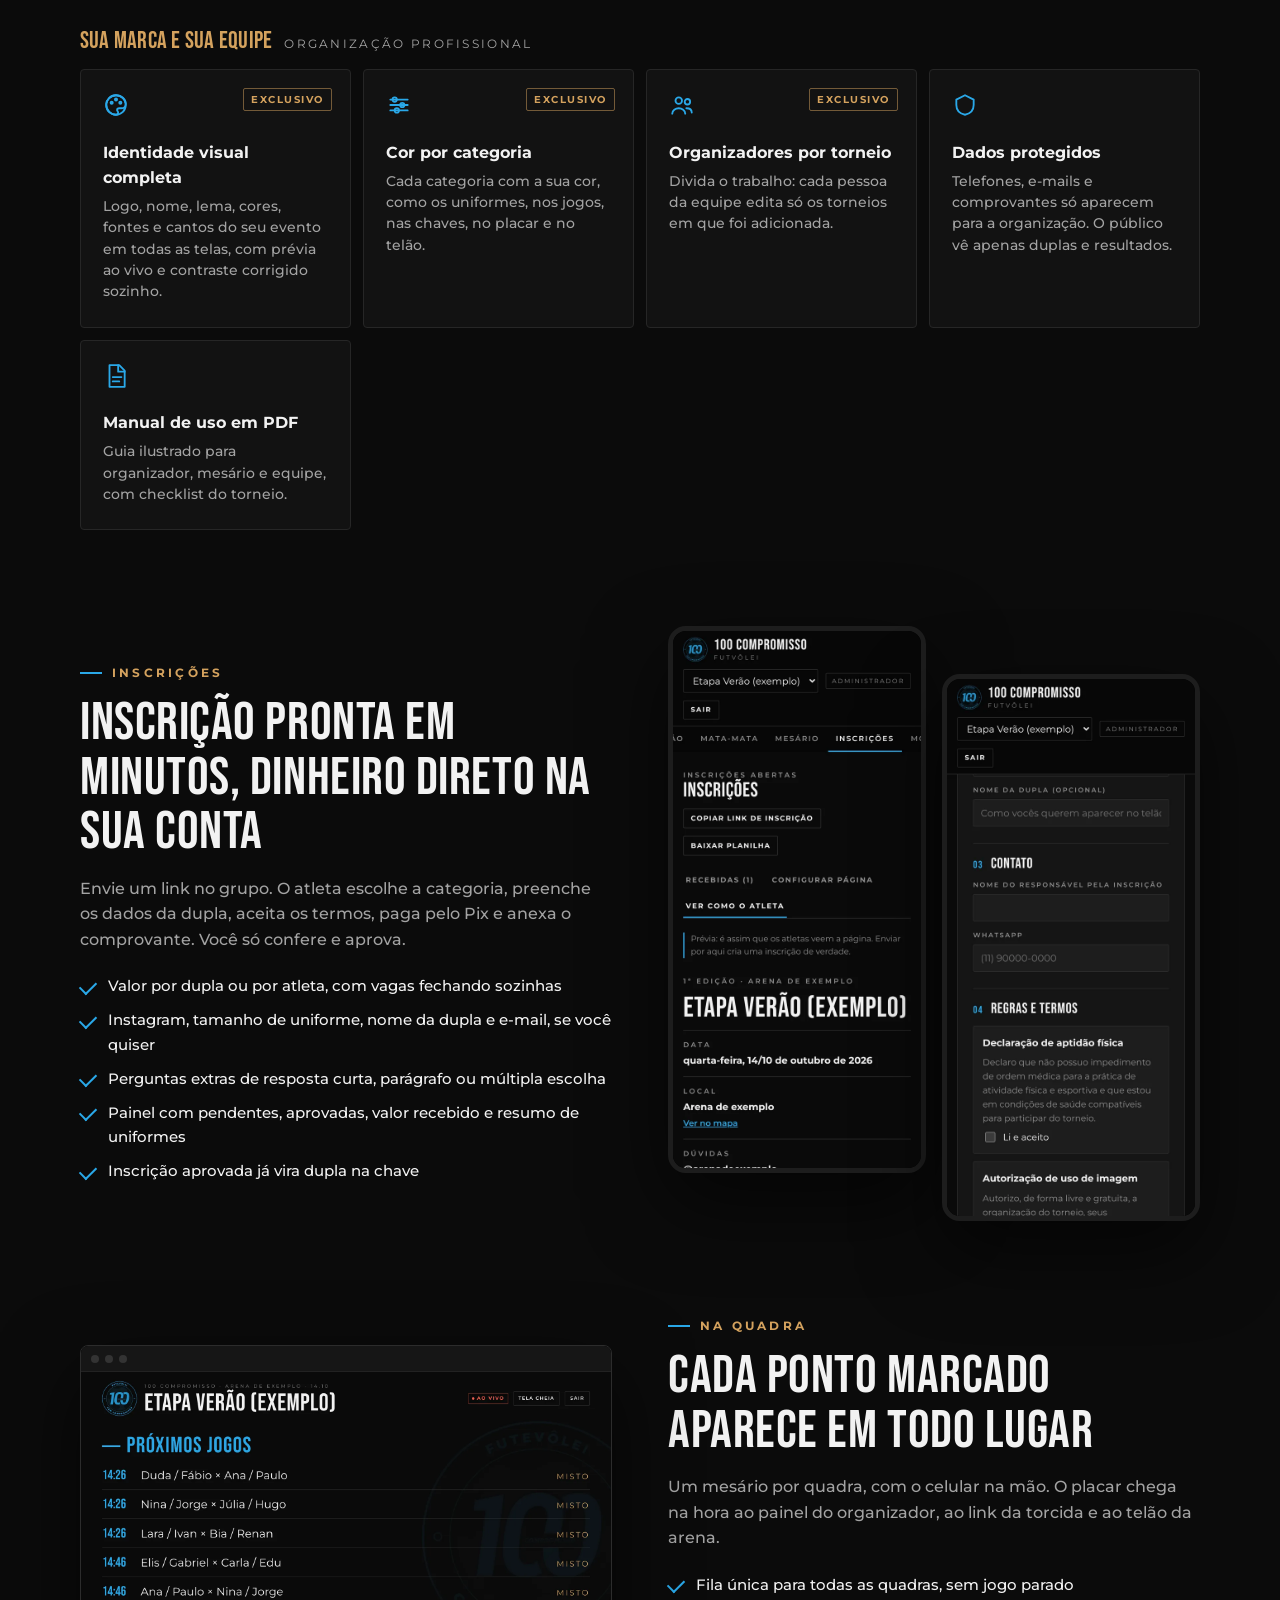
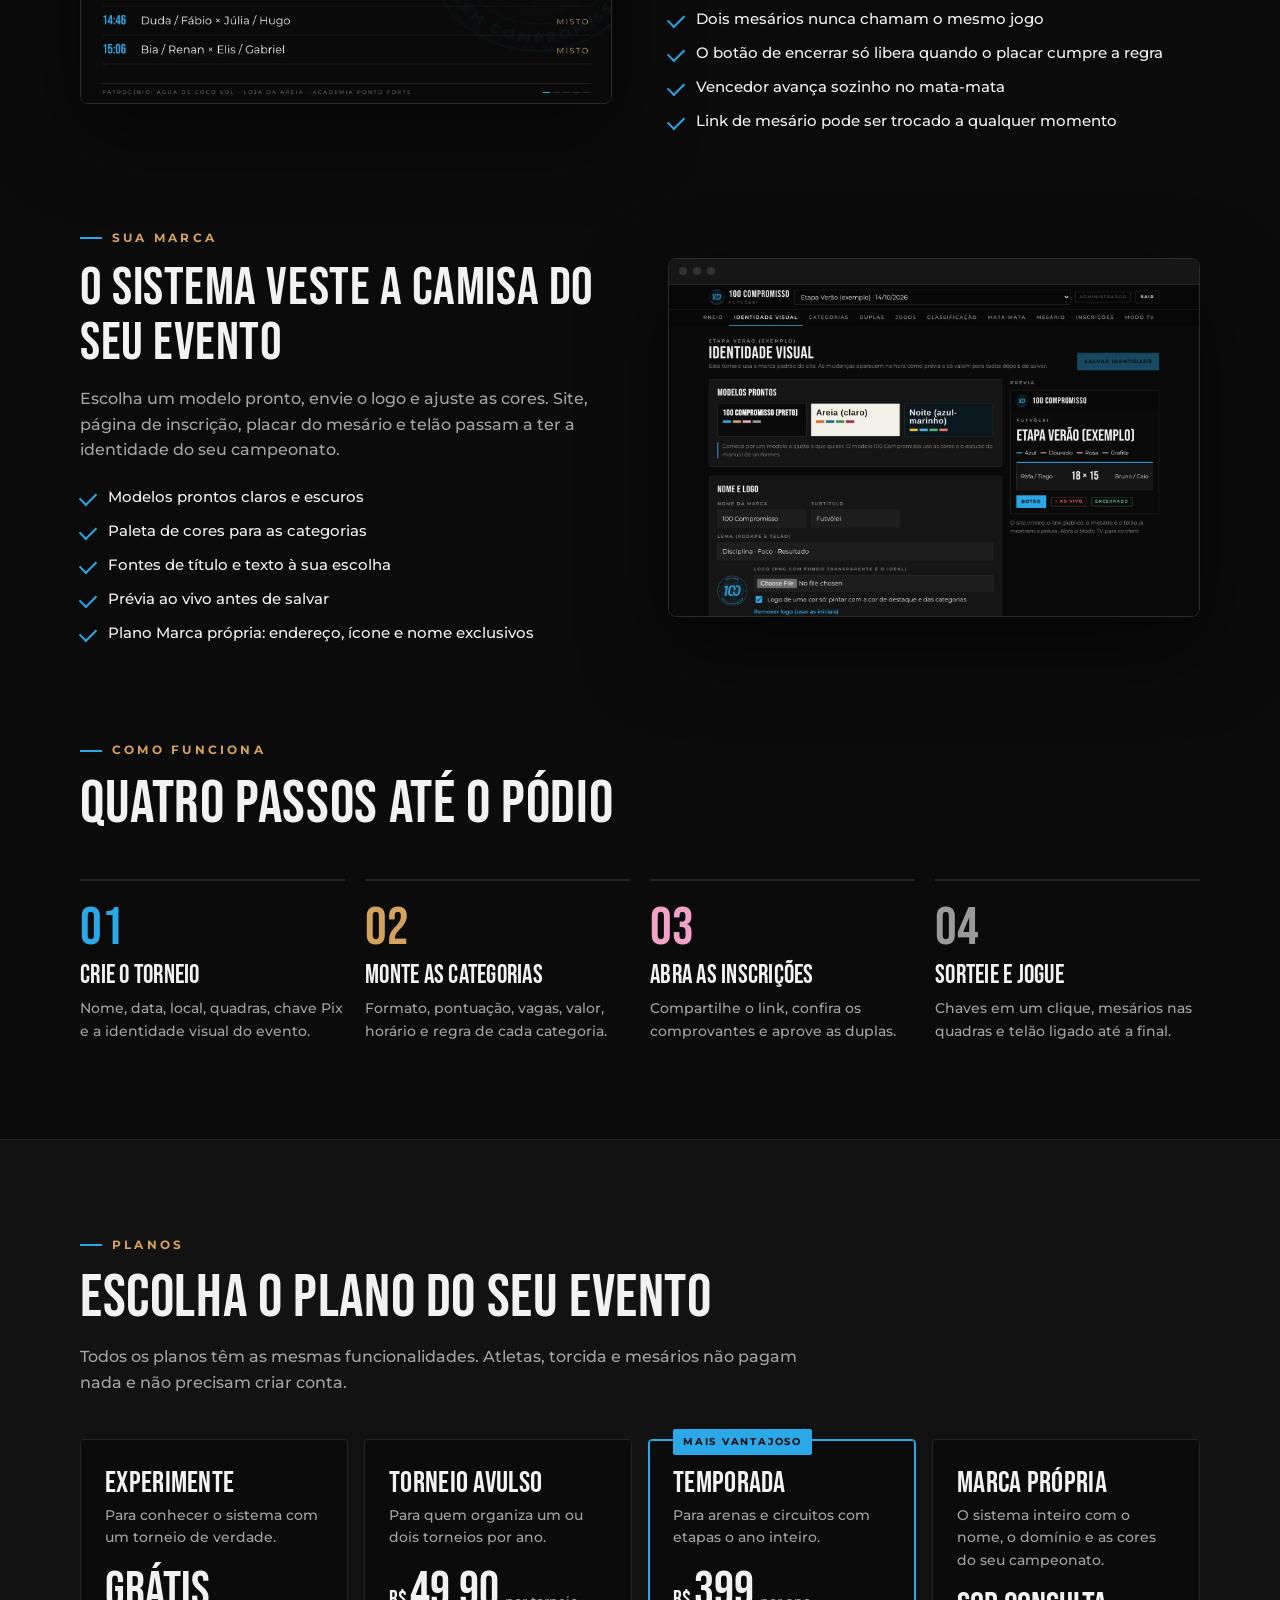
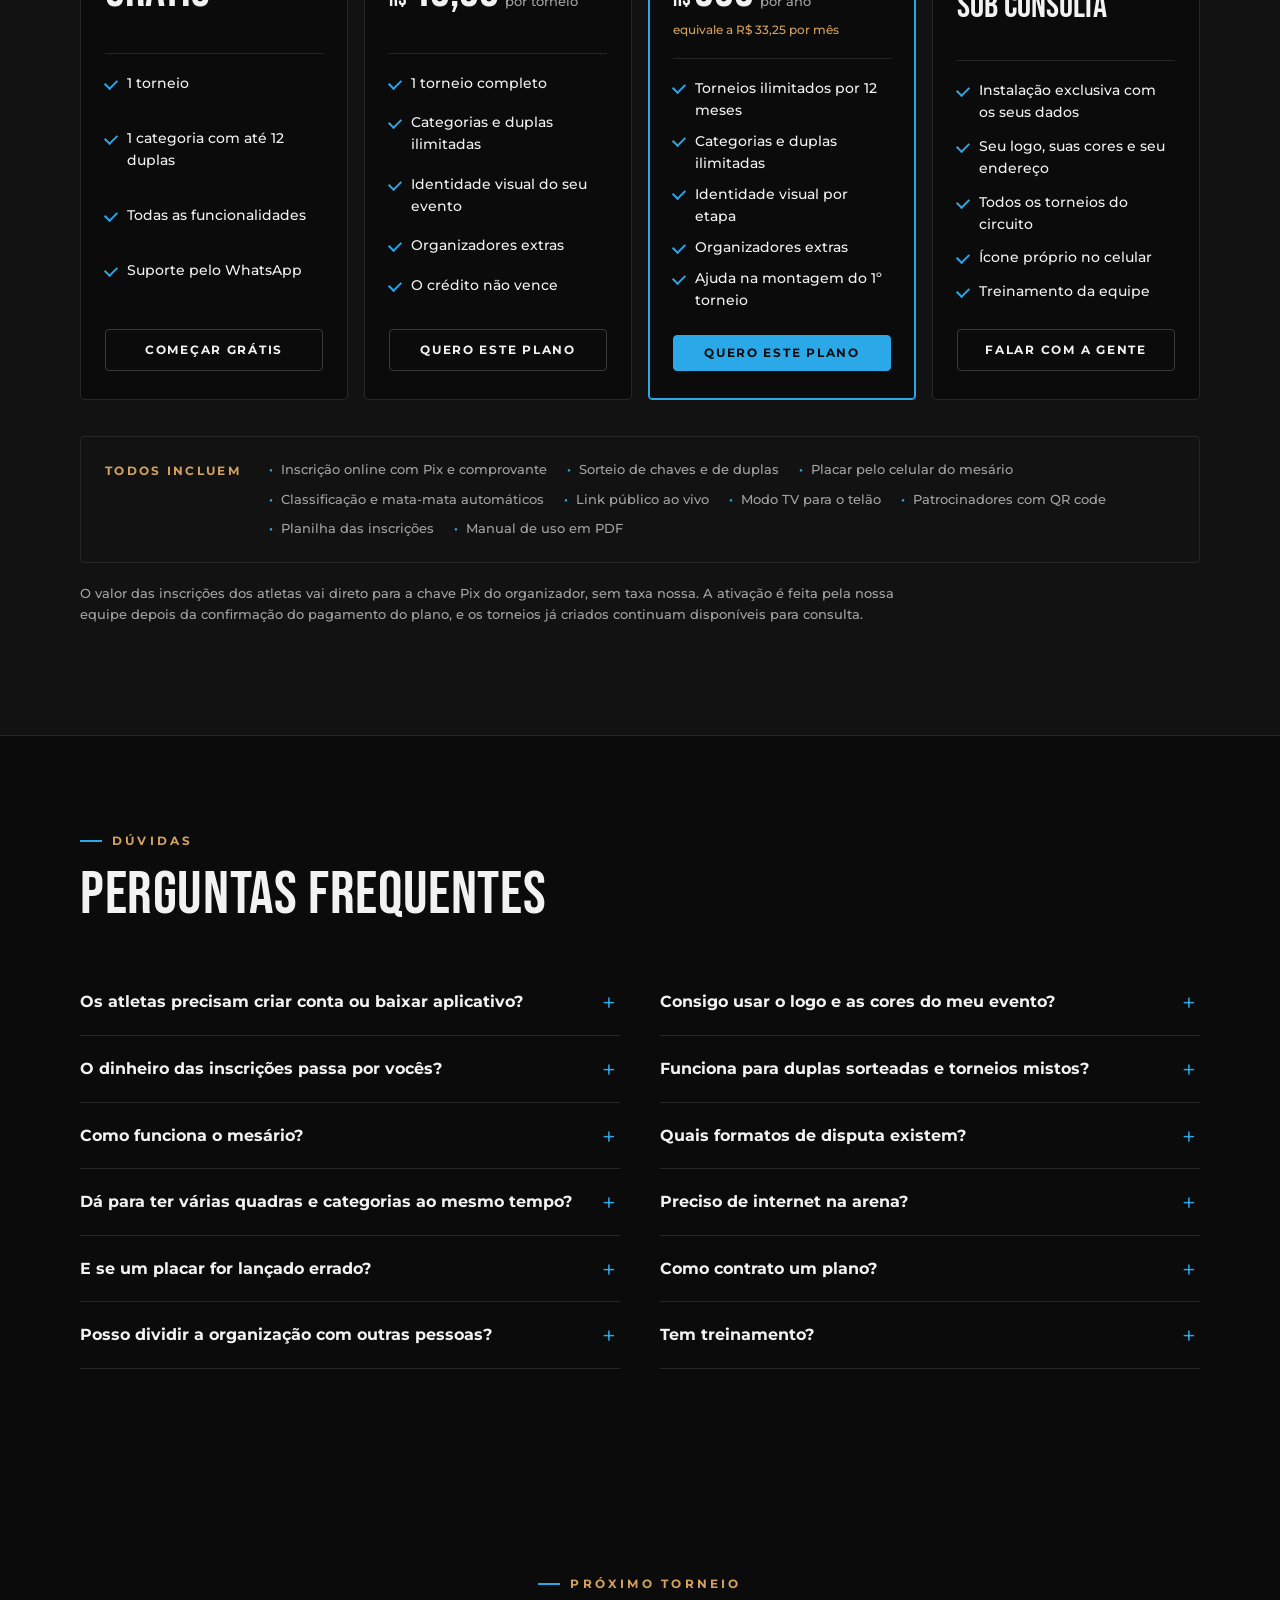
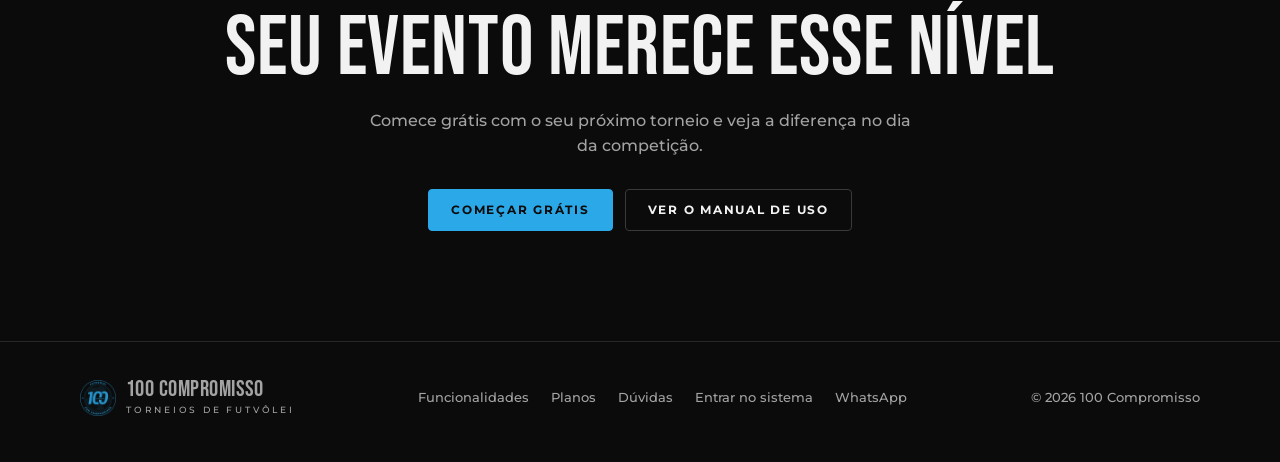
==== commit 1c640007: "Pacote 5: cadastro de clientes com plano grátis, limites do plano nas regras, pedidos de plano com P" ====
--- a/conheca.html
+++ b/conheca.html
@@ -380,7 +380,7 @@
         <details><summary>Funciona para duplas sorteadas e torneios mistos?</summary><p>Sim. Os atletas se inscrevem individualmente e o sistema sorteia as duplas, com 2 potes para equilibrar níveis ou formar homem e mulher.</p></details>
         <details><summary>Quais formatos de disputa existem?</summary><p>Grupos com mata-mata, todos contra todos e mata-mata direto, com jogos até 18 (ou a pontuação que você definir), vantagem de 2, teto de pontos, disputa de 3º lugar e final em melhor de 3 sets.</p></details>
         <details><summary>Preciso de internet na arena?</summary><p>Sim. Mesários, telão e organizador precisam de conexão. O 4G do celular é suficiente.</p></details>
-        <details><summary>Como contrato um plano?</summary><p>Clique no plano desejado e envie seus dados. A gente responde pelo WhatsApp com a chave Pix e, após o pagamento, libera o seu acesso como organizador.</p></details>
+        <details><summary>Como contrato um plano?</summary><p>Clique em "Começar grátis", entre com sua conta Google e crie seu primeiro torneio na hora. Para crescer, contrate um plano em "Minha conta": você paga pelo Pix, envia o comprovante e o plano é liberado assim que o pagamento é confirmado.</p></details>
         <details><summary>Tem treinamento?</summary><p>Todo cliente recebe o manual de uso ilustrado em PDF. No plano Temporada ajudamos a montar o primeiro torneio, e no Marca própria treinamos a equipe.</p></details>
       </div>
     </div>
@@ -454,6 +454,7 @@
 sel.innerHTML = PLANOS.map(p => `<option value="${esc(p.id)}">${esc(p.nome)}${typeof p.preco === 'number' ? (p.preco ? ' · R$ ' + p.preco.toLocaleString('pt-BR', { minimumFractionDigits: 2 }) + (p.periodo ? ' ' + p.periodo : '') : ' · grátis') : ''}</option>`).join('');
 document.addEventListener('click', e => {
   const b = e.target.closest('[data-plano]'); if (!b) return;
+  if (b.dataset.plano === 'experimente') { location.href = './#conta'; return; } // cadastro grátis direto no sistema
   sel.value = b.dataset.plano; dlg.showModal(); dlg.querySelector('[name=nome]').focus();
 });
 $('#form-adesao').addEventListener('submit', e => {
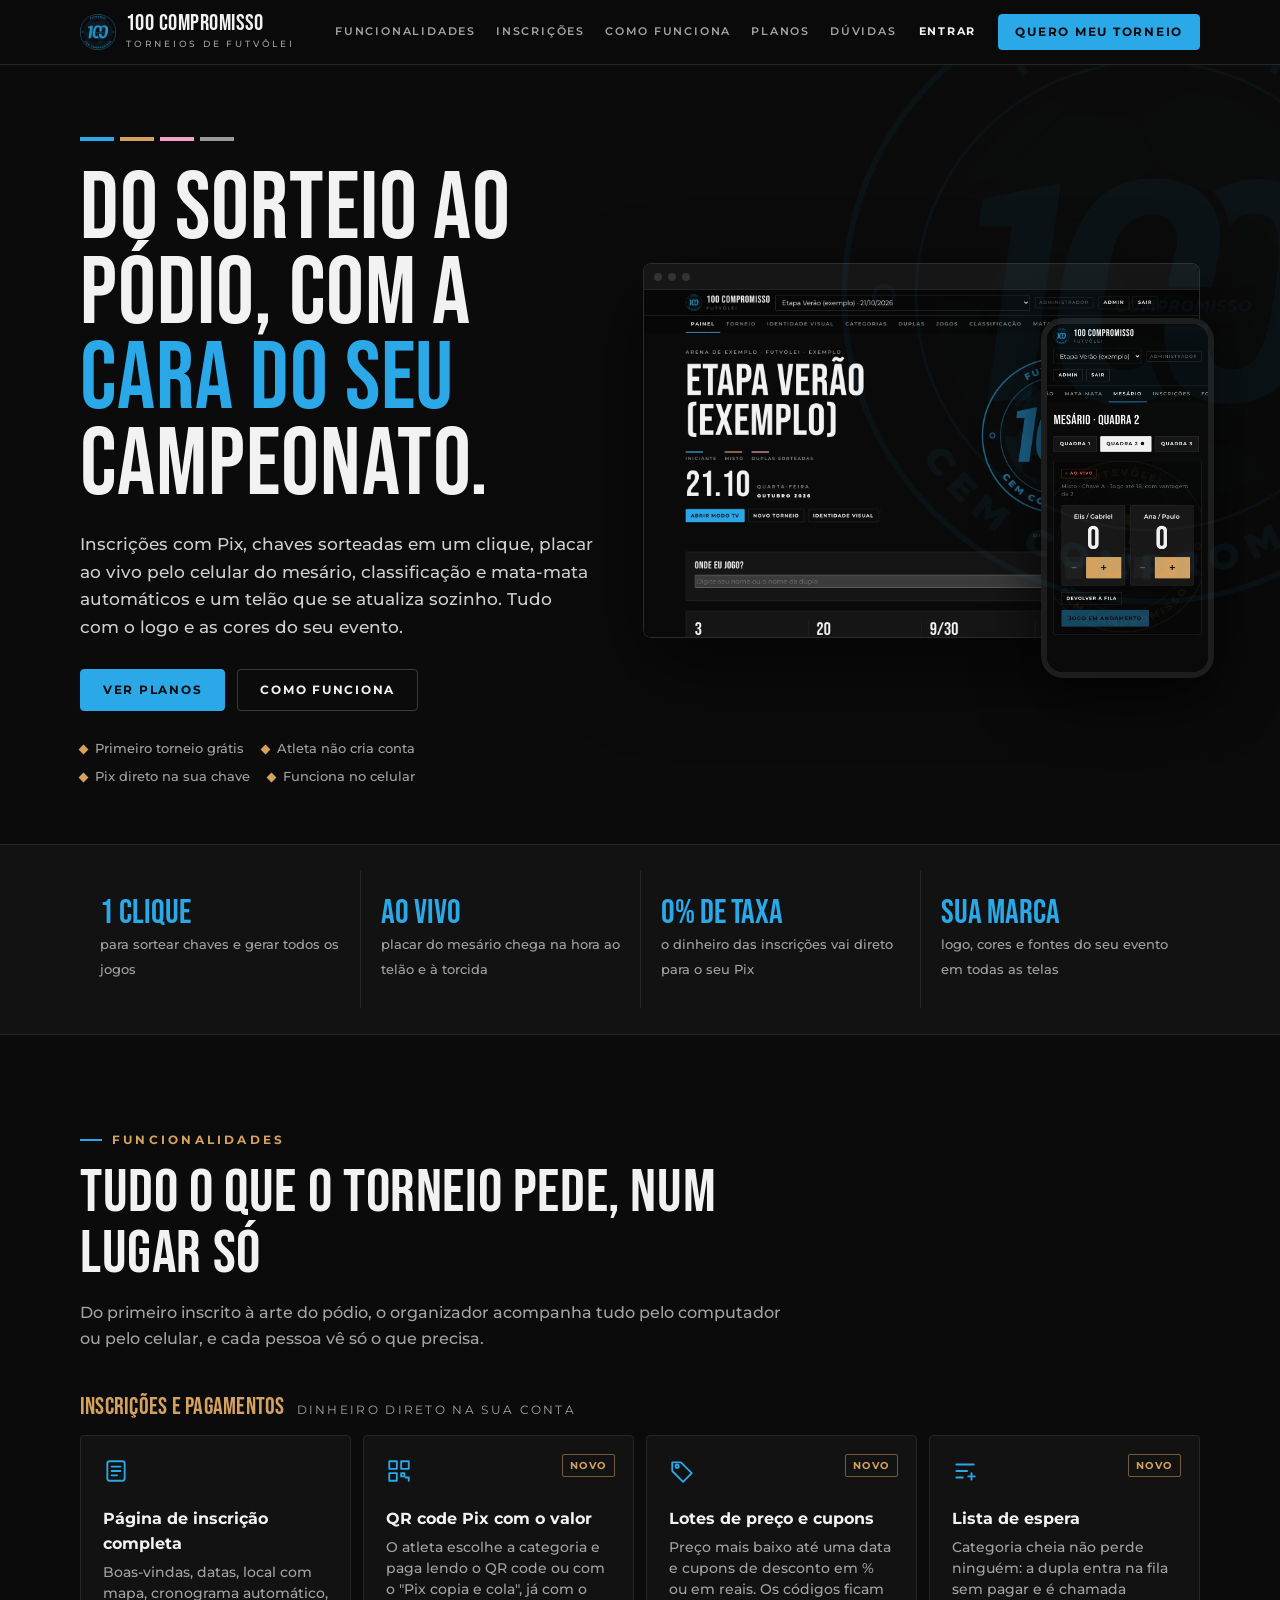
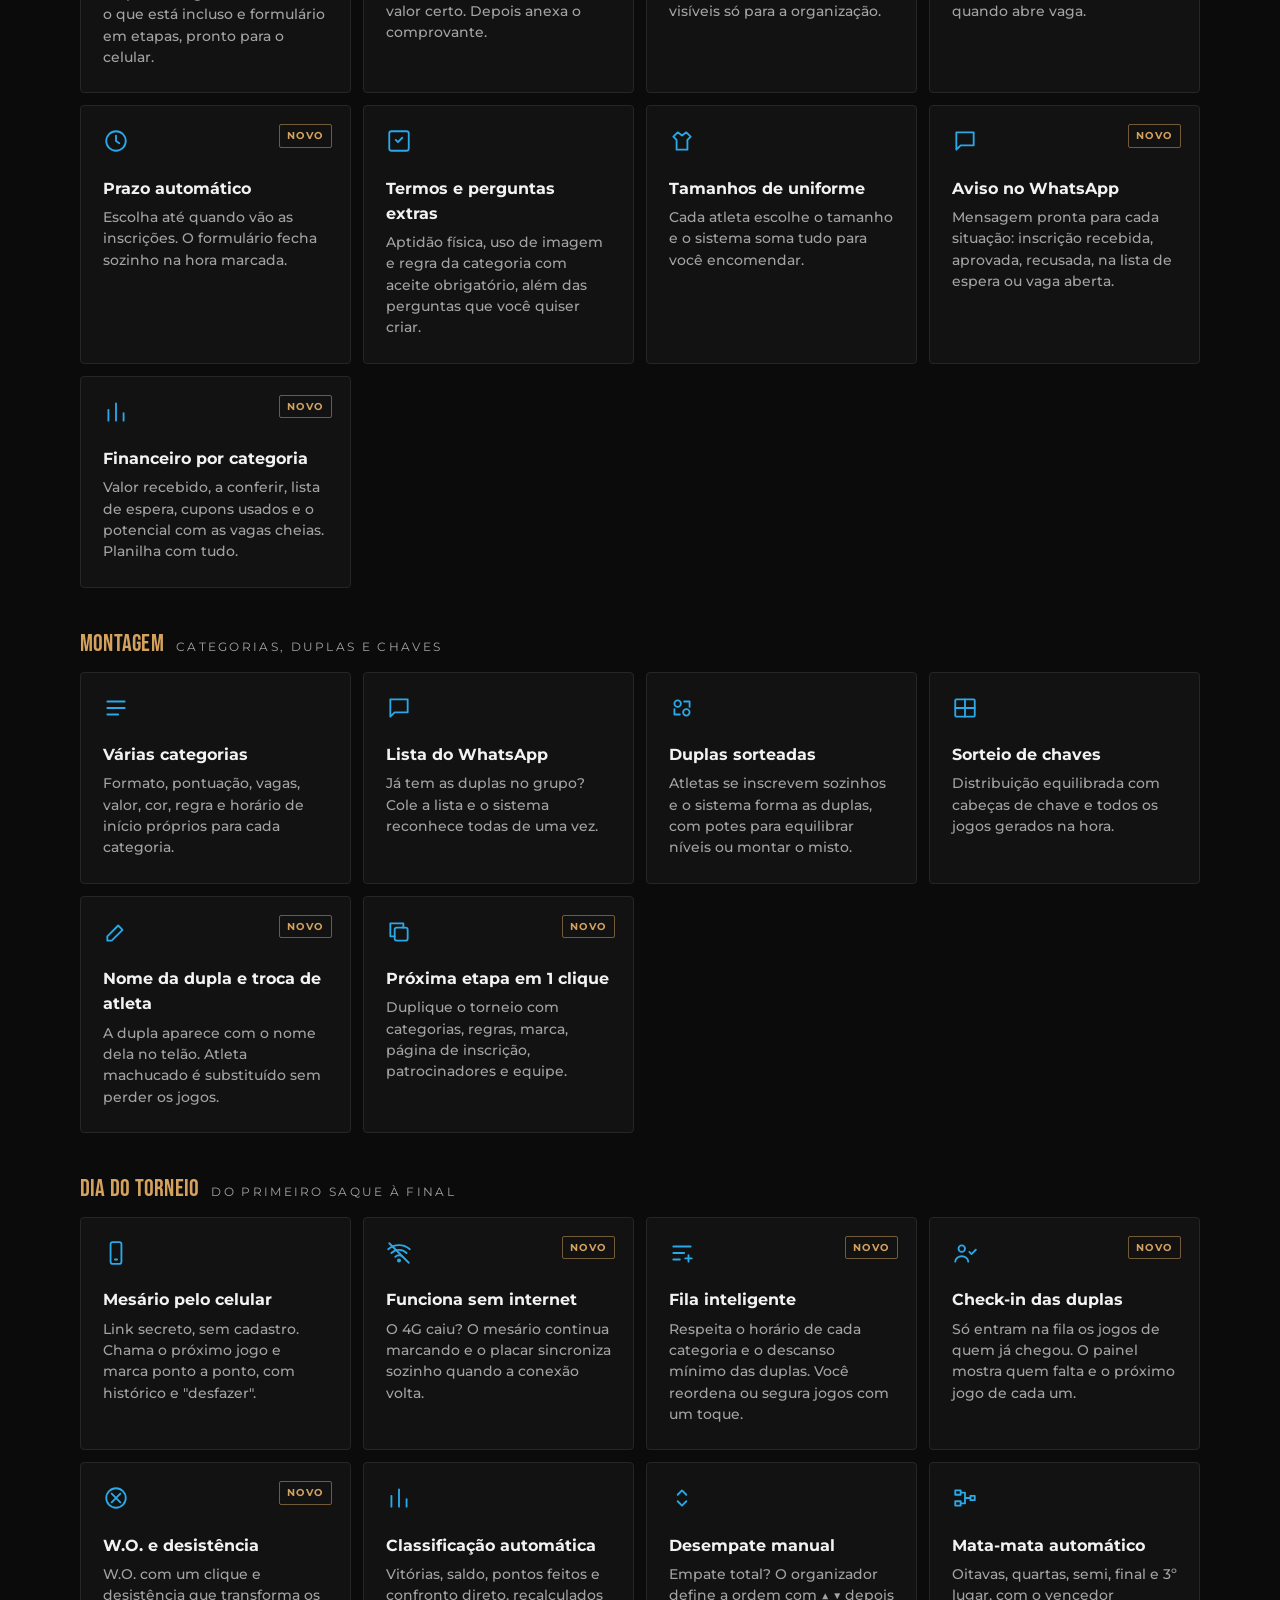
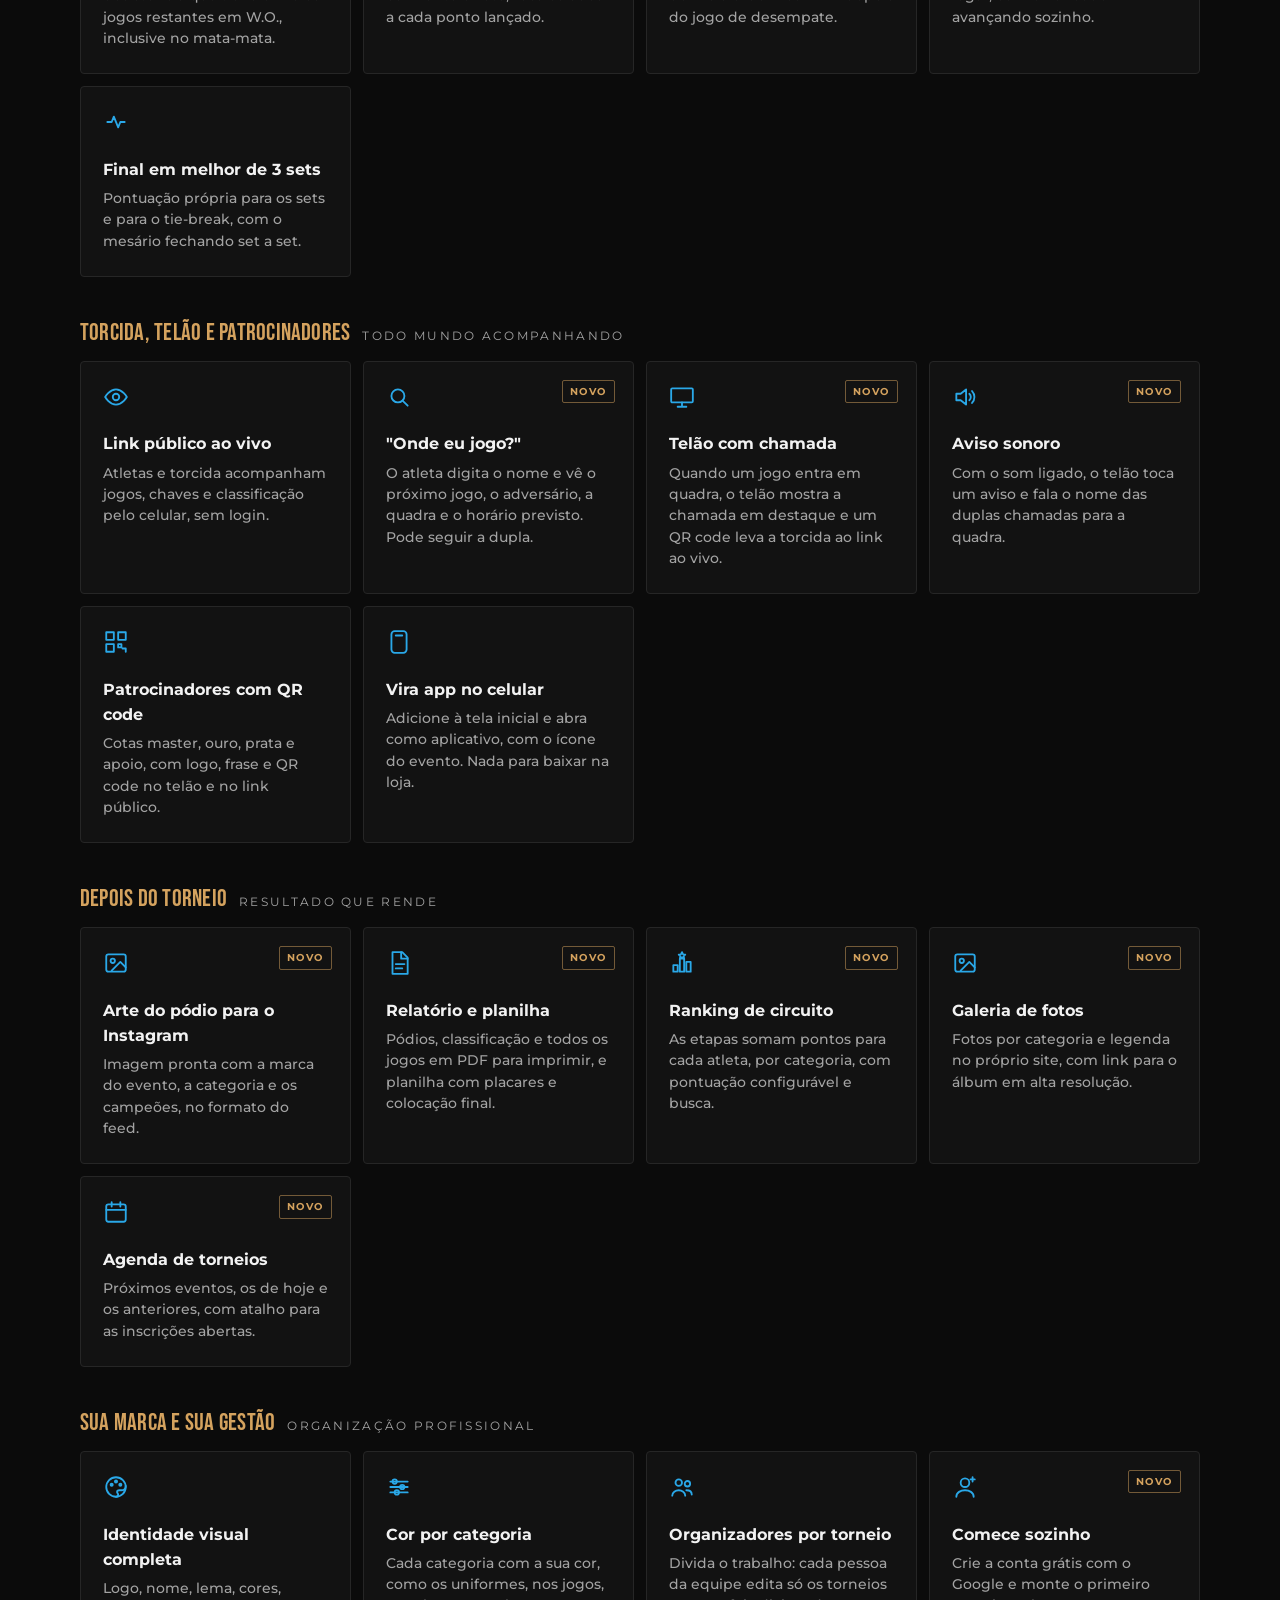
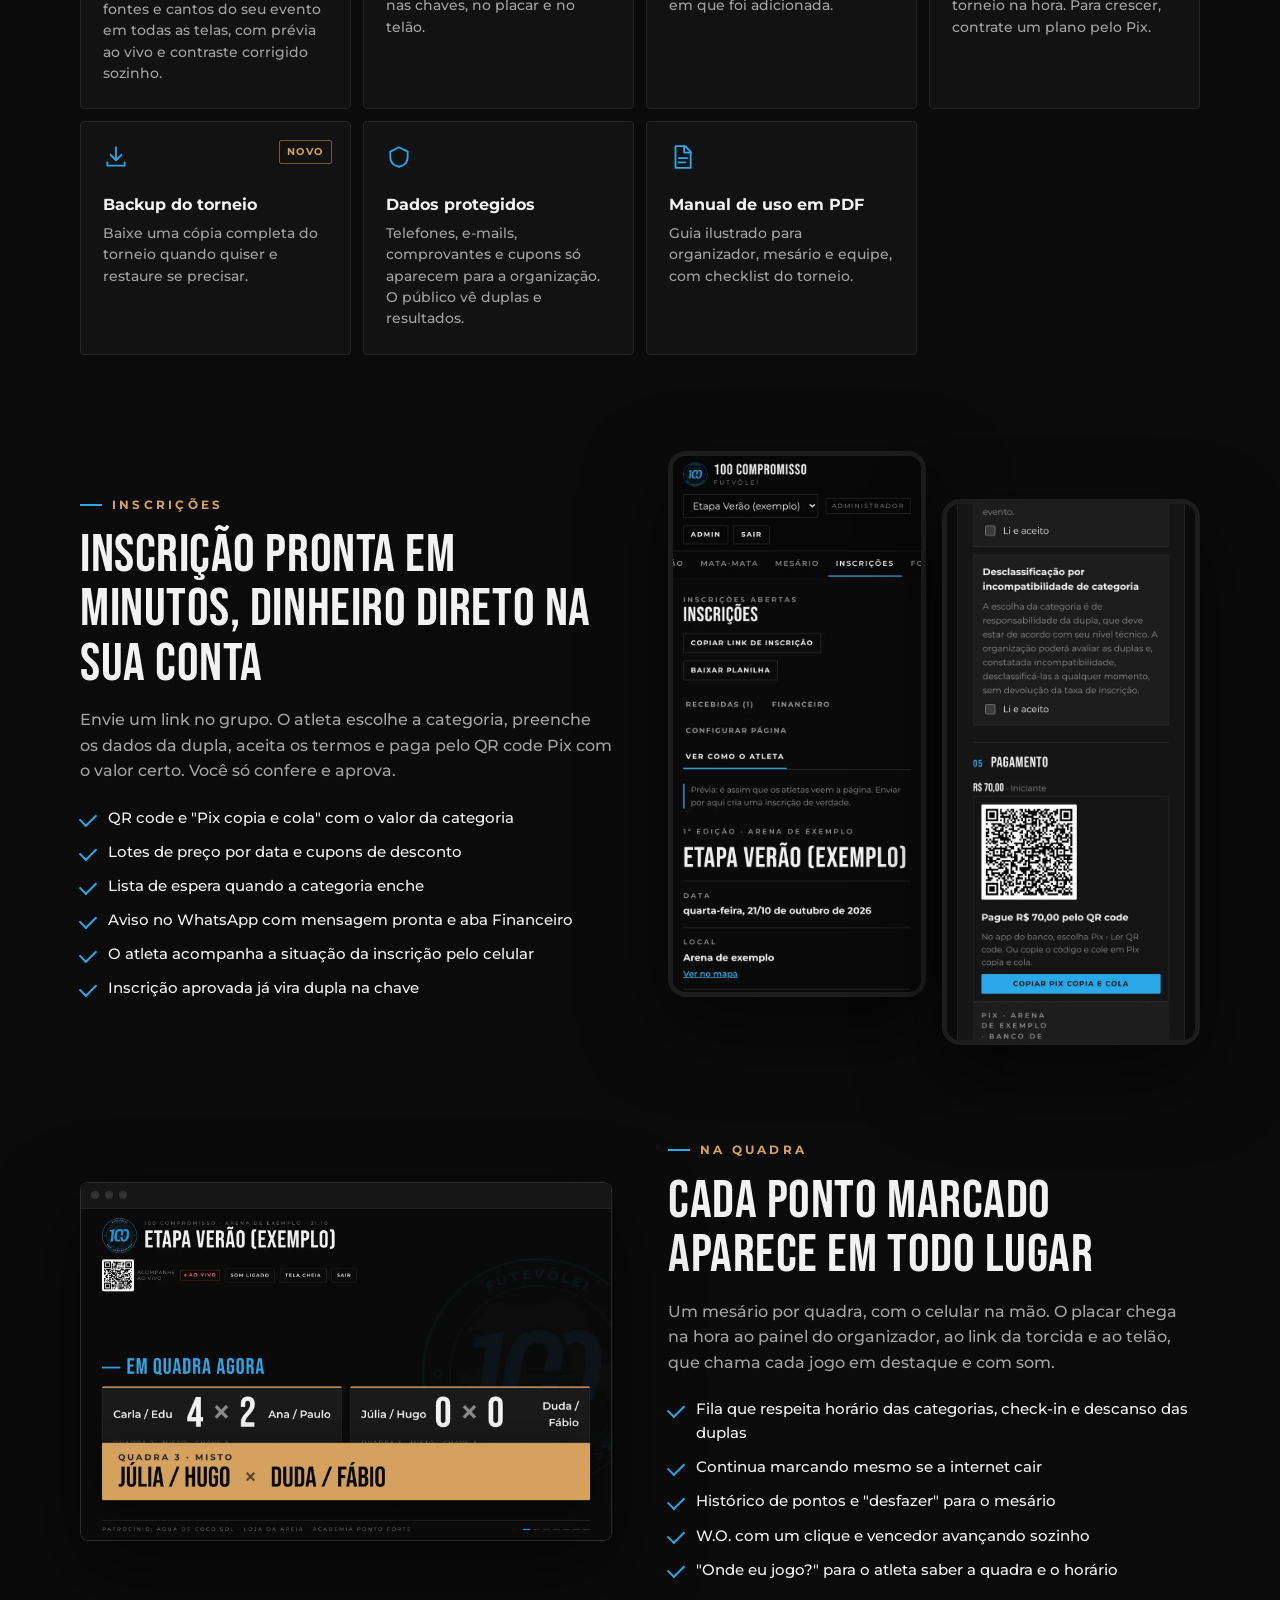
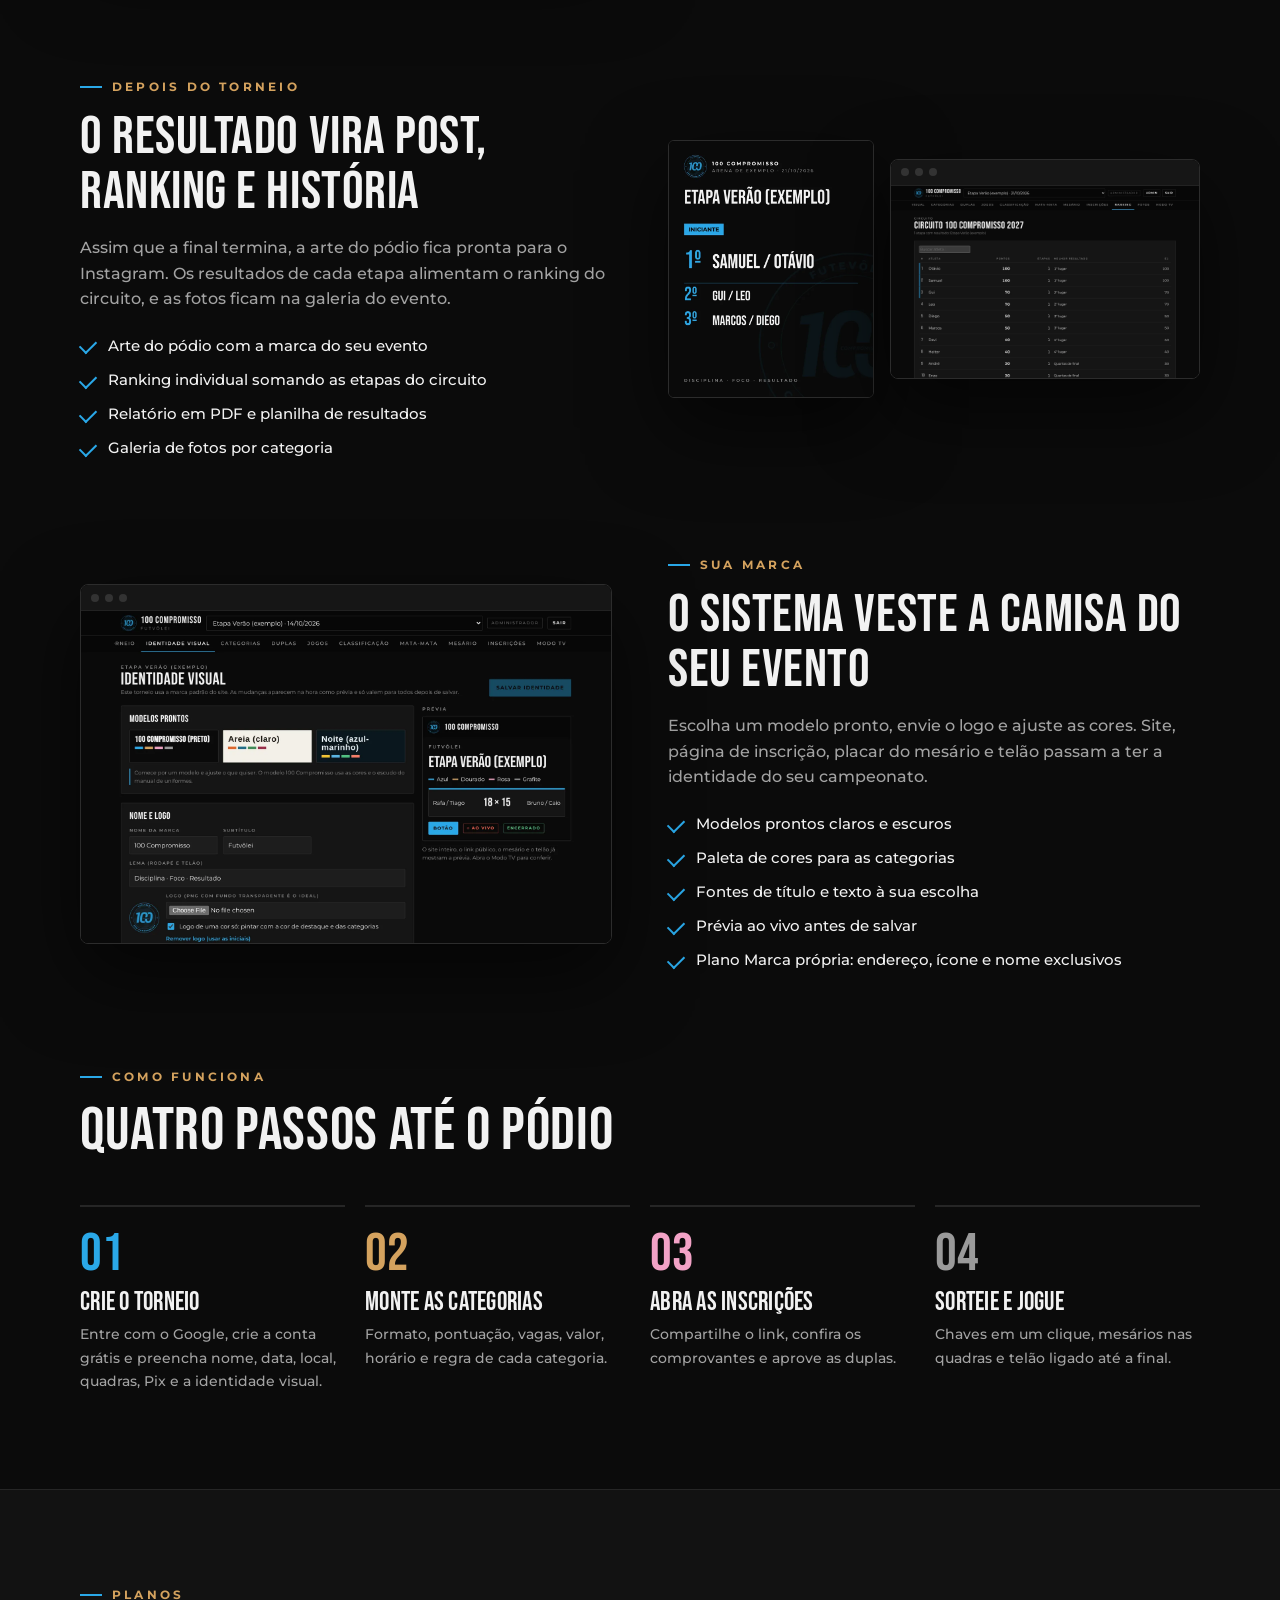
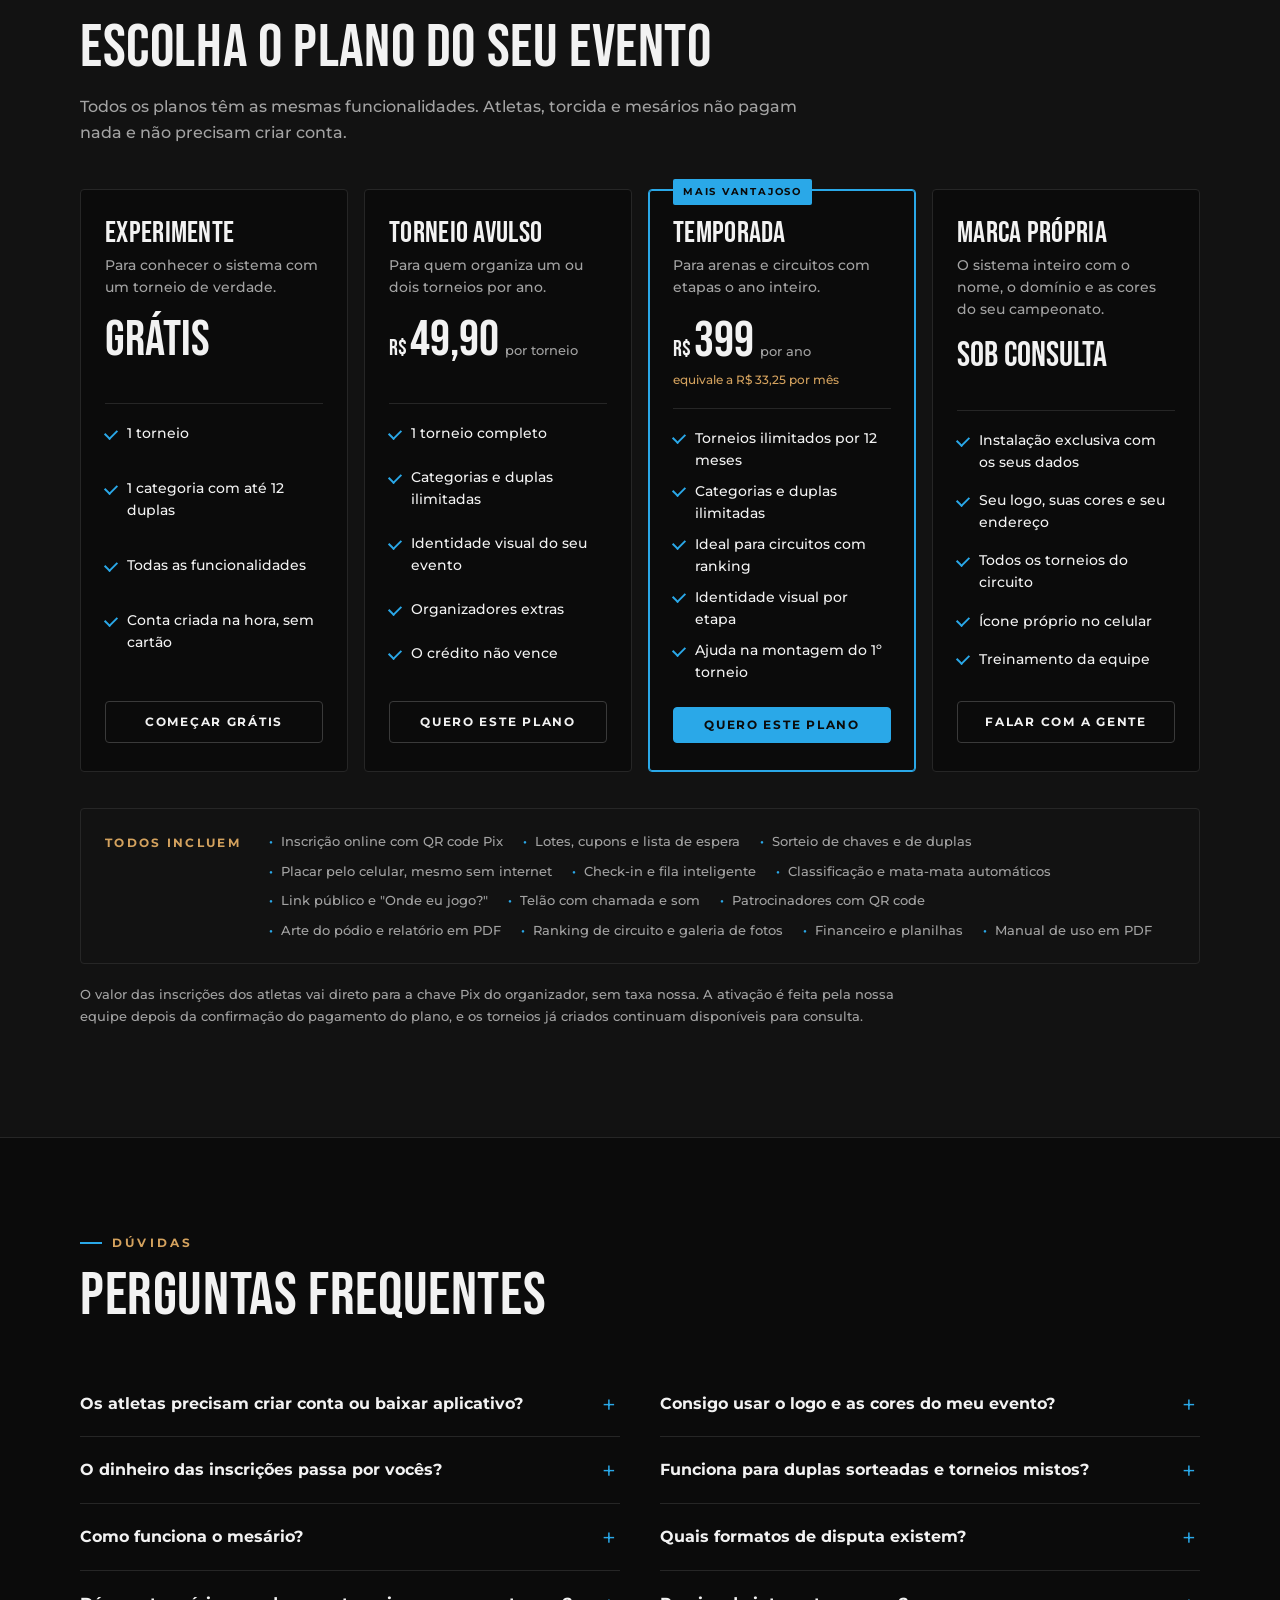
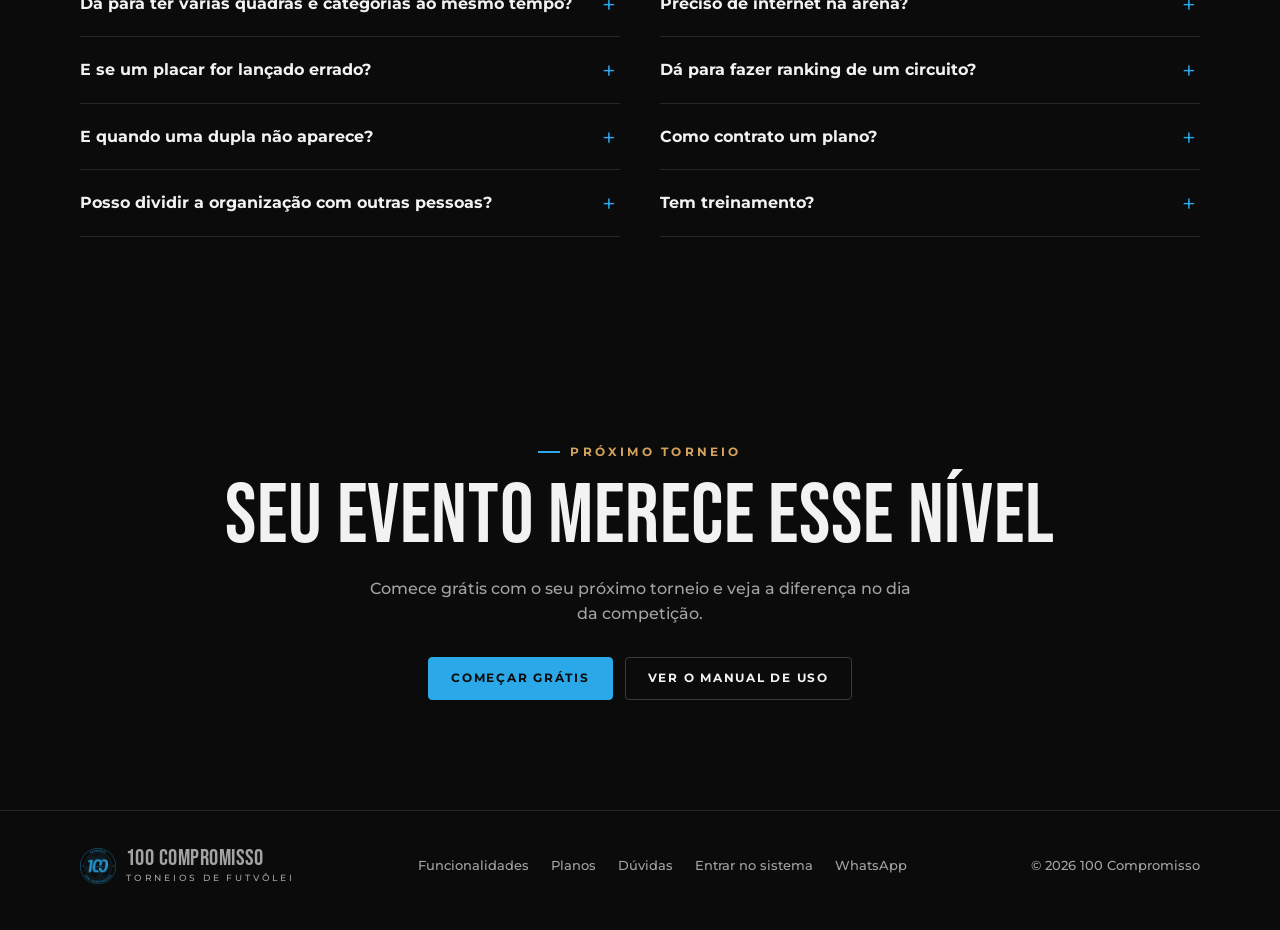
==== commit da287bc1: "Página de planos atualizada com as novas funcionalidades Co-Authored-By: Claude Opus 5.5 <noreply@an" ====
--- a/conheca.html
+++ b/conheca.html
@@ -105,6 +105,8 @@
 .duo .tela.cel2:last-child{margin-top:48px}
 .fig{position:relative}
 .fig .cel{width:34%;right:-10px;bottom:-26px}
+.dpod{grid-template-columns:.8fr 1.2fr;align-items:center}
+.dpod .tela:first-child{border-radius:6px}
 
 /* como funciona */
 .passos{display:grid;grid-template-columns:repeat(4,1fr);gap:20px;counter-reset:p}
@@ -236,48 +238,71 @@
 
 <section id="funcionalidades">
   <div class="wrap">
-    <div class="cab"><div class="eb">Funcionalidades</div><h2>Tudo o que o dia do torneio pede, num lugar só</h2><p>Do primeiro inscrito à foto do pódio, o organizador acompanha tudo pelo computador ou pelo celular, e cada pessoa vê só o que precisa.</p></div>
+    <div class="cab"><div class="eb">Funcionalidades</div><h2>Tudo o que o torneio pede, num lugar só</h2><p>Do primeiro inscrito à arte do pódio, o organizador acompanha tudo pelo computador ou pelo celular, e cada pessoa vê só o que precisa.</p></div>
     <div class="grupos">
-      <div class="grupo"><h3>Antes do torneio <small>inscrições e montagem</small></h3>
+      <div class="grupo"><h3>Inscrições e pagamentos <small>dinheiro direto na sua conta</small></h3>
         <div class="cards">
-          <div class="card"><svg viewBox="0 0 24 24"><rect x="4" y="3" width="16" height="18" rx="2"/><path d="M8 8h8M8 12h8M8 16h5"/></svg><h4>Página de inscrição completa</h4><p>Boas-vindas, datas, local com mapa, cronograma, o que está incluso e formulário em etapas, pronto para o celular.</p></div>
-          <div class="card"><svg viewBox="0 0 24 24"><path d="M12 3l9 9-9 9-9-9z"/><path d="M12 8l4 4-4 4-4-4z"/></svg><h4>Pagamento por Pix</h4><p>Chave com botão de copiar e foto do comprovante anexada. Você confere e aprova em segundos.</p></div>
-          <div class="card"><span class="novo">Exclusivo</span><svg viewBox="0 0 24 24"><path d="M9 11l2 2 4-4"/><rect x="3" y="3" width="18" height="18" rx="2"/></svg><h4>Termos e perguntas extras</h4><p>Aptidão física, uso de imagem e regra da categoria com aceite obrigatório, além das perguntas que você quiser criar.</p></div>
-          <div class="card"><span class="novo">Exclusivo</span><svg viewBox="0 0 24 24"><path d="M8 4l4 3 4-3 4 4-3 3v9H7v-9L4 8z"/></svg><h4>Tamanhos de uniforme</h4><p>Cada atleta escolhe o tamanho e o sistema soma tudo para você encomendar sem planilha paralela.</p></div>
-          <div class="card"><svg viewBox="0 0 24 24"><path d="M4 6h16M4 12h16M4 18h10"/></svg><h4>Várias categorias</h4><p>Iniciante, Misto, Feminino… cada uma com formato, pontuação, vagas, valor, horário e cor próprios.</p></div>
-          <div class="card"><svg viewBox="0 0 24 24"><path d="M12 3v4M12 17v4M3 12h4M17 12h4"/><circle cx="12" cy="12" r="4"/></svg><h4>Vagas controladas</h4><p>A vaga fica reservada enquanto a inscrição aguarda aprovação e volta a abrir se for recusada.</p></div>
+          <div class="card"><svg viewBox="0 0 24 24"><rect x="4" y="3" width="16" height="18" rx="2"/><path d="M8 8h8M8 12h8M8 16h5"/></svg><h4>Página de inscrição completa</h4><p>Boas-vindas, datas, local com mapa, cronograma automático, o que está incluso e formulário em etapas, pronto para o celular.</p></div>
+          <div class="card"><span class="novo">Novo</span><svg viewBox="0 0 24 24"><rect x="3" y="3" width="7" height="7"/><rect x="14" y="3" width="7" height="7"/><rect x="3" y="14" width="7" height="7"/><path d="M14 14h3v3h-3zM18 18h3v3"/></svg><h4>QR code Pix com o valor</h4><p>O atleta escolhe a categoria e paga lendo o QR code ou com o "Pix copia e cola", já com o valor certo. Depois anexa o comprovante.</p></div>
+          <div class="card"><span class="novo">Novo</span><svg viewBox="0 0 24 24"><path d="M3 12V4h8l10 10-8 8z"/><circle cx="7.5" cy="7.5" r="1.5"/></svg><h4>Lotes de preço e cupons</h4><p>Preço mais baixo até uma data e cupons de desconto em % ou em reais. Os códigos ficam visíveis só para a organização.</p></div>
+          <div class="card"><span class="novo">Novo</span><svg viewBox="0 0 24 24"><path d="M4 6h16M4 12h10M4 18h6"/><path d="M18 14v6M15 17h6"/></svg><h4>Lista de espera</h4><p>Categoria cheia não perde ninguém: a dupla entra na fila sem pagar e é chamada quando abre vaga.</p></div>
+          <div class="card"><span class="novo">Novo</span><svg viewBox="0 0 24 24"><circle cx="12" cy="12" r="9"/><path d="M12 7v5l3 2"/></svg><h4>Prazo automático</h4><p>Escolha até quando vão as inscrições. O formulário fecha sozinho na hora marcada.</p></div>
+          <div class="card"><svg viewBox="0 0 24 24"><path d="M9 11l2 2 4-4"/><rect x="3" y="3" width="18" height="18" rx="2"/></svg><h4>Termos e perguntas extras</h4><p>Aptidão física, uso de imagem e regra da categoria com aceite obrigatório, além das perguntas que você quiser criar.</p></div>
+          <div class="card"><svg viewBox="0 0 24 24"><path d="M8 4l4 3 4-3 4 4-3 3v9H7v-9L4 8z"/></svg><h4>Tamanhos de uniforme</h4><p>Cada atleta escolhe o tamanho e o sistema soma tudo para você encomendar.</p></div>
+          <div class="card"><span class="novo">Novo</span><svg viewBox="0 0 24 24"><path d="M4 4h16v12H8l-4 4z"/></svg><h4>Aviso no WhatsApp</h4><p>Mensagem pronta para cada situação: inscrição recebida, aprovada, recusada, na lista de espera ou vaga aberta.</p></div>
+          <div class="card"><span class="novo">Novo</span><svg viewBox="0 0 24 24"><path d="M5 20V10M12 20V4M19 20v-7"/></svg><h4>Financeiro por categoria</h4><p>Valor recebido, a conferir, lista de espera, cupons usados e o potencial com as vagas cheias. Planilha com tudo.</p></div>
+        </div>
+      </div>
+      <div class="grupo"><h3>Montagem <small>categorias, duplas e chaves</small></h3>
+        <div class="cards">
+          <div class="card"><svg viewBox="0 0 24 24"><path d="M4 6h16M4 12h16M4 18h10"/></svg><h4>Várias categorias</h4><p>Formato, pontuação, vagas, valor, cor, regra e horário de início próprios para cada categoria.</p></div>
           <div class="card"><svg viewBox="0 0 24 24"><path d="M4 4h16v12H8l-4 4z"/></svg><h4>Lista do WhatsApp</h4><p>Já tem as duplas no grupo? Cole a lista e o sistema reconhece todas de uma vez.</p></div>
-          <div class="card"><span class="novo">Exclusivo</span><svg viewBox="0 0 24 24"><circle cx="8" cy="8" r="3"/><circle cx="16" cy="16" r="3"/><path d="M14 6h5v5M10 18H5v-5"/></svg><h4>Duplas sorteadas</h4><p>Atletas se inscrevem sozinhos e o sistema forma as duplas, com potes para equilibrar níveis ou montar o misto.</p></div>
-          <div class="card"><svg viewBox="0 0 24 24"><path d="M3 15h18M7 15V5h10v10M5 21h14"/></svg><h4>Planilha das inscrições</h4><p>Baixe todas as inscrições com contatos, uniformes e respostas para abrir no Excel ou no Google Planilhas.</p></div>
+          <div class="card"><svg viewBox="0 0 24 24"><circle cx="8" cy="8" r="3"/><circle cx="16" cy="16" r="3"/><path d="M14 6h5v5M10 18H5v-5"/></svg><h4>Duplas sorteadas</h4><p>Atletas se inscrevem sozinhos e o sistema forma as duplas, com potes para equilibrar níveis ou montar o misto.</p></div>
+          <div class="card"><svg viewBox="0 0 24 24"><rect x="3" y="4" width="18" height="16" rx="1"/><path d="M12 4v16M3 12h18"/></svg><h4>Sorteio de chaves</h4><p>Distribuição equilibrada com cabeças de chave e todos os jogos gerados na hora.</p></div>
+          <div class="card"><span class="novo">Novo</span><svg viewBox="0 0 24 24"><path d="M4 20h4l10-10-4-4L4 16z"/></svg><h4>Nome da dupla e troca de atleta</h4><p>A dupla aparece com o nome dela no telão. Atleta machucado é substituído sem perder os jogos.</p></div>
+          <div class="card"><span class="novo">Novo</span><svg viewBox="0 0 24 24"><rect x="8" y="8" width="12" height="12" rx="2"/><path d="M16 8V4H4v12h4"/></svg><h4>Próxima etapa em 1 clique</h4><p>Duplique o torneio com categorias, regras, marca, página de inscrição, patrocinadores e equipe.</p></div>
         </div>
       </div>
-      <div class="grupo"><h3>Na quadra <small>do primeiro saque à final</small></h3>
+      <div class="grupo"><h3>Dia do torneio <small>do primeiro saque à final</small></h3>
         <div class="cards">
-          <div class="card"><svg viewBox="0 0 24 24"><rect x="3" y="4" width="18" height="16" rx="1"/><path d="M12 4v16M3 12h18"/></svg><h4>Sorteio de chaves</h4><p>Distribuição equilibrada com cabeças de chave e todos os jogos da fase de grupos gerados na hora.</p></div>
-          <div class="card"><svg viewBox="0 0 24 24"><rect x="7" y="2" width="10" height="20" rx="2"/><path d="M11 18h2"/></svg><h4>Mesário pelo celular</h4><p>Link secreto, sem cadastro. Escolhe a quadra, chama o próximo jogo e marca ponto a ponto com + e −.</p></div>
-          <div class="card"><svg viewBox="0 0 24 24"><circle cx="12" cy="12" r="9"/><path d="M12 7v5l3 2"/></svg><h4>Fila e horários previstos</h4><p>Uma fila única para todas as quadras e categorias, com a hora aproximada de cada jogo.</p></div>
+          <div class="card"><svg viewBox="0 0 24 24"><rect x="7" y="2" width="10" height="20" rx="2"/><path d="M11 18h2"/></svg><h4>Mesário pelo celular</h4><p>Link secreto, sem cadastro. Chama o próximo jogo e marca ponto a ponto, com histórico e "desfazer".</p></div>
+          <div class="card"><span class="novo">Novo</span><svg viewBox="0 0 24 24"><path d="M2 8.5a15 15 0 0120 0M5 12a10 10 0 0114 0M8.5 15.5a5 5 0 017 0"/><circle cx="12" cy="19" r="1"/><path d="M3 3l18 18"/></svg><h4>Funciona sem internet</h4><p>O 4G caiu? O mesário continua marcando e o placar sincroniza sozinho quando a conexão volta.</p></div>
+          <div class="card"><span class="novo">Novo</span><svg viewBox="0 0 24 24"><path d="M4 6h16M4 12h10M4 18h6"/><path d="M18 14v6M15 17h6"/></svg><h4>Fila inteligente</h4><p>Respeita o horário de cada categoria e o descanso mínimo das duplas. Você reordena ou segura jogos com um toque.</p></div>
+          <div class="card"><span class="novo">Novo</span><svg viewBox="0 0 24 24"><circle cx="9" cy="8" r="3"/><path d="M3 20c0-3 3-5 6-5s6 2 6 5"/><path d="M16 11l2 2 4-4"/></svg><h4>Check-in das duplas</h4><p>Só entram na fila os jogos de quem já chegou. O painel mostra quem falta e o próximo jogo de cada um.</p></div>
+          <div class="card"><span class="novo">Novo</span><svg viewBox="0 0 24 24"><circle cx="12" cy="12" r="9"/><path d="M8 8l8 8M16 8l-8 8"/></svg><h4>W.O. e desistência</h4><p>W.O. com um clique e desistência que transforma os jogos restantes em W.O., inclusive no mata-mata.</p></div>
           <div class="card"><svg viewBox="0 0 24 24"><path d="M5 20V10M12 20V4M19 20v-7"/></svg><h4>Classificação automática</h4><p>Vitórias, saldo, pontos feitos e confronto direto, recalculados a cada ponto lançado.</p></div>
-          <div class="card"><span class="novo">Exclusivo</span><svg viewBox="0 0 24 24"><path d="M8 9l4-4 4 4M8 15l4 4 4-4"/></svg><h4>Desempate manual</h4><p>Empate total? O organizador define a ordem com ▲ ▼ depois do jogo de desempate.</p></div>
+          <div class="card"><svg viewBox="0 0 24 24"><path d="M8 9l4-4 4 4M8 15l4 4 4-4"/></svg><h4>Desempate manual</h4><p>Empate total? O organizador define a ordem com ▲ ▼ depois do jogo de desempate.</p></div>
           <div class="card"><svg viewBox="0 0 24 24"><path d="M3 5h5v4H3zM3 15h5v4H3zM8 7h4v10H8M12 12h5M17 10h4v4h-4z"/></svg><h4>Mata-mata automático</h4><p>Oitavas, quartas, semi, final e 3º lugar, com o vencedor avançando sozinho.</p></div>
           <div class="card"><svg viewBox="0 0 24 24"><path d="M4 12h4l2-5 4 10 2-5h4"/></svg><h4>Final em melhor de 3 sets</h4><p>Pontuação própria para os sets e para o tie-break, com o mesário fechando set a set.</p></div>
-          <div class="card"><svg viewBox="0 0 24 24"><path d="M4 20h4l10-10-4-4L4 16z"/></svg><h4>Correção de placar</h4><p>Lançou errado? O organizador corrige e tudo é recalculado, até o mata-mata.</p></div>
         </div>
       </div>
-      <div class="grupo"><h3>Para a torcida e os patrocinadores <small>visibilidade</small></h3>
+      <div class="grupo"><h3>Torcida, telão e patrocinadores <small>todo mundo acompanhando</small></h3>
         <div class="cards">
           <div class="card"><svg viewBox="0 0 24 24"><circle cx="12" cy="12" r="3"/><path d="M2 12s4-7 10-7 10 7 10 7-4 7-10 7S2 12 2 12z"/></svg><h4>Link público ao vivo</h4><p>Atletas e torcida acompanham jogos, chaves e classificação pelo celular, sem login.</p></div>
-          <div class="card"><svg viewBox="0 0 24 24"><rect x="2" y="4" width="20" height="13" rx="1"/><path d="M8 21h8M12 17v4"/></svg><h4>Modo TV</h4><p>Tela cheia para o telão, alternando jogos em quadra, próximos jogos, chaves e pódio.</p></div>
+          <div class="card"><span class="novo">Novo</span><svg viewBox="0 0 24 24"><circle cx="11" cy="11" r="6"/><path d="M20 20l-4.5-4.5"/></svg><h4>"Onde eu jogo?"</h4><p>O atleta digita o nome e vê o próximo jogo, o adversário, a quadra e o horário previsto. Pode seguir a dupla.</p></div>
+          <div class="card"><span class="novo">Novo</span><svg viewBox="0 0 24 24"><rect x="2" y="4" width="20" height="13" rx="1"/><path d="M8 21h8M12 17v4"/></svg><h4>Telão com chamada</h4><p>Quando um jogo entra em quadra, o telão mostra a chamada em destaque e um QR code leva a torcida ao link ao vivo.</p></div>
+          <div class="card"><span class="novo">Novo</span><svg viewBox="0 0 24 24"><path d="M4 9h4l5-4v14l-5-4H4z"/><path d="M16 9a4 4 0 010 6M18.5 6.5a8 8 0 010 11"/></svg><h4>Aviso sonoro</h4><p>Com o som ligado, o telão toca um aviso e fala o nome das duplas chamadas para a quadra.</p></div>
           <div class="card"><svg viewBox="0 0 24 24"><rect x="3" y="3" width="7" height="7"/><rect x="14" y="3" width="7" height="7"/><rect x="3" y="14" width="7" height="7"/><path d="M14 14h3v3h-3zM18 18h3v3"/></svg><h4>Patrocinadores com QR code</h4><p>Cotas master, ouro, prata e apoio, com logo, frase e QR code no telão e no link público.</p></div>
-          <div class="card"><svg viewBox="0 0 24 24"><path d="M8 21h8M12 17v4M7 4h10v5a5 5 0 01-10 0z"/><path d="M17 5h3v2a3 3 0 01-3 3M7 5H4v2a3 3 0 003 3"/></svg><h4>Pódio em destaque</h4><p>Campeões, vices e terceiros aparecem no painel e no telão assim que a final termina.</p></div>
           <div class="card"><svg viewBox="0 0 24 24"><rect x="5" y="2" width="14" height="20" rx="3"/><path d="M9 6h6"/></svg><h4>Vira app no celular</h4><p>Adicione à tela inicial e abra como aplicativo, com o ícone do evento. Nada para baixar na loja.</p></div>
         </div>
       </div>
-      <div class="grupo"><h3>Sua marca e sua equipe <small>organização profissional</small></h3>
+      <div class="grupo"><h3>Depois do torneio <small>resultado que rende</small></h3>
         <div class="cards">
-          <div class="card"><span class="novo">Exclusivo</span><svg viewBox="0 0 24 24"><circle cx="12" cy="12" r="9"/><path d="M12 3a9 9 0 000 18c1.5 0 2-1 2-2s-1-1.5-1-2.5 1-1.5 2-1.5h2a4 4 0 004-4c0-4.5-4-8-9-8z"/><circle cx="8" cy="10" r="1"/><circle cx="12" cy="7" r="1"/><circle cx="16" cy="10" r="1"/></svg><h4>Identidade visual completa</h4><p>Logo, nome, lema, cores, fontes e cantos do seu evento em todas as telas, com prévia ao vivo e contraste corrigido sozinho.</p></div>
-          <div class="card"><span class="novo">Exclusivo</span><svg viewBox="0 0 24 24"><path d="M4 7h16M4 12h16M4 17h16"/><circle cx="8" cy="7" r="2"/><circle cx="15" cy="12" r="2"/><circle cx="10" cy="17" r="2"/></svg><h4>Cor por categoria</h4><p>Cada categoria com a sua cor, como os uniformes, nos jogos, nas chaves, no placar e no telão.</p></div>
-          <div class="card"><span class="novo">Exclusivo</span><svg viewBox="0 0 24 24"><circle cx="9" cy="8" r="3"/><path d="M3 20c0-3 3-5 6-5s6 2 6 5"/><circle cx="17" cy="9" r="2.5"/><path d="M16 15c3 0 5 1.6 5 4"/></svg><h4>Organizadores por torneio</h4><p>Divida o trabalho: cada pessoa da equipe edita só os torneios em que foi adicionada.</p></div>
-          <div class="card"><svg viewBox="0 0 24 24"><path d="M12 3l8 4v5c0 5-3.5 8-8 9-4.5-1-8-4-8-9V7z"/></svg><h4>Dados protegidos</h4><p>Telefones, e-mails e comprovantes só aparecem para a organização. O público vê apenas duplas e resultados.</p></div>
+          <div class="card"><span class="novo">Novo</span><svg viewBox="0 0 24 24"><rect x="3" y="4" width="18" height="16" rx="2"/><circle cx="9" cy="10" r="2"/><path d="M21 16l-5-5-8 8"/></svg><h4>Arte do pódio para o Instagram</h4><p>Imagem pronta com a marca do evento, a categoria e os campeões, no formato do feed.</p></div>
+          <div class="card"><span class="novo">Novo</span><svg viewBox="0 0 24 24"><path d="M6 2h9l5 5v15H6z"/><path d="M14 2v6h6M9 13h8M9 17h6"/></svg><h4>Relatório e planilha</h4><p>Pódios, classificação e todos os jogos em PDF para imprimir, e planilha com placares e colocação final.</p></div>
+          <div class="card"><span class="novo">Novo</span><svg viewBox="0 0 24 24"><path d="M4 20h4v-6H4zM10 20h4V8h-4zM16 20h4v-9h-4z"/><path d="M11 4l1-2 1 2 2 .3-1.5 1.4.4 2.1-1.9-1-1.9 1 .4-2.1L9 4.3z"/></svg><h4>Ranking de circuito</h4><p>As etapas somam pontos para cada atleta, por categoria, com pontuação configurável e busca.</p></div>
+          <div class="card"><span class="novo">Novo</span><svg viewBox="0 0 24 24"><rect x="3" y="4" width="18" height="16" rx="2"/><circle cx="9" cy="10" r="2"/><path d="M21 16l-5-5-8 8"/></svg><h4>Galeria de fotos</h4><p>Fotos por categoria e legenda no próprio site, com link para o álbum em alta resolução.</p></div>
+          <div class="card"><span class="novo">Novo</span><svg viewBox="0 0 24 24"><rect x="3" y="5" width="18" height="16" rx="2"/><path d="M3 10h18M8 3v4M16 3v4"/></svg><h4>Agenda de torneios</h4><p>Próximos eventos, os de hoje e os anteriores, com atalho para as inscrições abertas.</p></div>
+        </div>
+      </div>
+      <div class="grupo"><h3>Sua marca e sua gestão <small>organização profissional</small></h3>
+        <div class="cards">
+          <div class="card"><svg viewBox="0 0 24 24"><circle cx="12" cy="12" r="9"/><circle cx="8" cy="10" r="1"/><circle cx="12" cy="7" r="1"/><circle cx="16" cy="10" r="1"/><path d="M12 21c1.5 0 2-1 2-2s-1-1.5-1-2.5 1-1.5 2-1.5h2a4 4 0 004-4"/></svg><h4>Identidade visual completa</h4><p>Logo, nome, lema, cores, fontes e cantos do seu evento em todas as telas, com prévia ao vivo e contraste corrigido sozinho.</p></div>
+          <div class="card"><svg viewBox="0 0 24 24"><path d="M4 7h16M4 12h16M4 17h16"/><circle cx="8" cy="7" r="2"/><circle cx="15" cy="12" r="2"/><circle cx="10" cy="17" r="2"/></svg><h4>Cor por categoria</h4><p>Cada categoria com a sua cor, como os uniformes, nos jogos, nas chaves, no placar e no telão.</p></div>
+          <div class="card"><svg viewBox="0 0 24 24"><circle cx="9" cy="8" r="3"/><path d="M3 20c0-3 3-5 6-5s6 2 6 5"/><circle cx="17" cy="9" r="2.5"/><path d="M16 15c3 0 5 1.6 5 4"/></svg><h4>Organizadores por torneio</h4><p>Divida o trabalho: cada pessoa da equipe edita só os torneios em que foi adicionada.</p></div>
+          <div class="card"><span class="novo">Novo</span><svg viewBox="0 0 24 24"><circle cx="12" cy="8" r="4"/><path d="M4 21c0-4 4-6 8-6s8 2 8 6"/><path d="M19 3v4M17 5h4"/></svg><h4>Comece sozinho</h4><p>Crie a conta grátis com o Google e monte o primeiro torneio na hora. Para crescer, contrate um plano pelo Pix.</p></div>
+          <div class="card"><span class="novo">Novo</span><svg viewBox="0 0 24 24"><path d="M12 3v12M7 10l5 5 5-5"/><path d="M4 17v3h16v-3"/></svg><h4>Backup do torneio</h4><p>Baixe uma cópia completa do torneio quando quiser e restaure se precisar.</p></div>
+          <div class="card"><svg viewBox="0 0 24 24"><path d="M12 3l8 4v5c0 5-3.5 8-8 9-4.5-1-8-4-8-9V7z"/></svg><h4>Dados protegidos</h4><p>Telefones, e-mails, comprovantes e cupons só aparecem para a organização. O público vê duplas e resultados.</p></div>
           <div class="card"><svg viewBox="0 0 24 24"><path d="M6 2h9l5 5v15H6z"/><path d="M14 2v6h6M9 13h8M9 17h6"/></svg><h4>Manual de uso em PDF</h4><p>Guia ilustrado para organizador, mesário e equipe, com checklist do torneio.</p></div>
         </div>
       </div>
@@ -291,18 +316,19 @@
       <div class="txt">
         <div class="eb">Inscrições</div>
         <h2>Inscrição pronta em minutos, dinheiro direto na sua conta</h2>
-        <p>Envie um link no grupo. O atleta escolhe a categoria, preenche os dados da dupla, aceita os termos, paga pelo Pix e anexa o comprovante. Você só confere e aprova.</p>
+        <p>Envie um link no grupo. O atleta escolhe a categoria, preenche os dados da dupla, aceita os termos e paga pelo QR code Pix com o valor certo. Você só confere e aprova.</p>
         <ul class="lista">
-          <li>Valor por dupla ou por atleta, com vagas fechando sozinhas</li>
-          <li>Instagram, tamanho de uniforme, nome da dupla e e-mail, se você quiser</li>
-          <li>Perguntas extras de resposta curta, parágrafo ou múltipla escolha</li>
-          <li>Painel com pendentes, aprovadas, valor recebido e resumo de uniformes</li>
+          <li>QR code e "Pix copia e cola" com o valor da categoria</li>
+          <li>Lotes de preço por data e cupons de desconto</li>
+          <li>Lista de espera quando a categoria enche</li>
+          <li>Aviso no WhatsApp com mensagem pronta e aba Financeiro</li>
+          <li>O atleta acompanha a situação da inscrição pelo celular</li>
           <li>Inscrição aprovada já vira dupla na chave</li>
         </ul>
       </div>
       <div class="duo">
         <div class="tela cel2"><img src="img/site/cel-inscricao.webp" width="600" height="1300" alt="Página de inscrição no celular" loading="lazy"></div>
-        <div class="tela cel2"><img src="img/site/cel-form.webp" width="600" height="1300" alt="Formulário de inscrição com termos de aceite" loading="lazy"></div>
+        <div class="tela cel2"><img src="img/site/cel-pix.webp" width="600" height="1300" alt="Pagamento com QR code Pix no celular" loading="lazy"></div>
       </div>
     </div>
 
@@ -310,21 +336,39 @@
       <div class="txt">
         <div class="eb">Na quadra</div>
         <h2>Cada ponto marcado aparece em todo lugar</h2>
-        <p>Um mesário por quadra, com o celular na mão. O placar chega na hora ao painel do organizador, ao link da torcida e ao telão da arena.</p>
+        <p>Um mesário por quadra, com o celular na mão. O placar chega na hora ao painel do organizador, ao link da torcida e ao telão, que chama cada jogo em destaque e com som.</p>
         <ul class="lista">
-          <li>Fila única para todas as quadras, sem jogo parado</li>
-          <li>Dois mesários nunca chamam o mesmo jogo</li>
-          <li>O botão de encerrar só libera quando o placar cumpre a regra</li>
-          <li>Vencedor avança sozinho no mata-mata</li>
-          <li>Link de mesário pode ser trocado a qualquer momento</li>
+          <li>Fila que respeita horário das categorias, check-in e descanso das duplas</li>
+          <li>Continua marcando mesmo se a internet cair</li>
+          <li>Histórico de pontos e "desfazer" para o mesário</li>
+          <li>W.O. com um clique e vencedor avançando sozinho</li>
+          <li>"Onde eu jogo?" para o atleta saber a quadra e o horário</li>
         </ul>
       </div>
       <div class="fig">
-        <div class="tela"><div class="barra" aria-hidden="true"><i></i><i></i><i></i></div><img src="img/site/telao.webp" width="1600" height="1000" alt="Modo TV com os próximos jogos" loading="lazy"></div>
+        <div class="tela"><div class="barra" aria-hidden="true"><i></i><i></i><i></i></div><img src="img/site/telao-chamada.webp" width="1600" height="1000" alt="Telão chamando um jogo para a quadra" loading="lazy"></div>
       </div>
     </div>
 
     <div class="dest">
+      <div class="txt">
+        <div class="eb">Depois do torneio</div>
+        <h2>O resultado vira post, ranking e história</h2>
+        <p>Assim que a final termina, a arte do pódio fica pronta para o Instagram. Os resultados de cada etapa alimentam o ranking do circuito, e as fotos ficam na galeria do evento.</p>
+        <ul class="lista">
+          <li>Arte do pódio com a marca do seu evento</li>
+          <li>Ranking individual somando as etapas do circuito</li>
+          <li>Relatório em PDF e planilha de resultados</li>
+          <li>Galeria de fotos por categoria</li>
+        </ul>
+      </div>
+      <div class="duo dpod">
+        <div class="tela"><img src="img/site/arte-podio.webp" width="720" height="900" alt="Arte do pódio gerada pelo sistema" loading="lazy"></div>
+        <div class="tela"><div class="barra" aria-hidden="true"><i></i><i></i><i></i></div><img src="img/site/ranking.webp" width="1600" height="1000" alt="Ranking de circuito" loading="lazy"></div>
+      </div>
+    </div>
+
+    <div class="dest inv">
       <div class="txt">
         <div class="eb">Sua marca</div>
         <h2>O sistema veste a camisa do seu evento</h2>
@@ -346,7 +390,7 @@
   <div class="wrap">
     <div class="cab"><div class="eb">Como funciona</div><h2>Quatro passos até o pódio</h2></div>
     <div class="passos">
-      <div class="passo"><h3>Crie o torneio</h3><p>Nome, data, local, quadras, chave Pix e a identidade visual do evento.</p></div>
+      <div class="passo"><h3>Crie o torneio</h3><p>Entre com o Google, crie a conta grátis e preencha nome, data, local, quadras, Pix e a identidade visual.</p></div>
       <div class="passo"><h3>Monte as categorias</h3><p>Formato, pontuação, vagas, valor, horário e regra de cada categoria.</p></div>
       <div class="passo"><h3>Abra as inscrições</h3><p>Compartilhe o link, confira os comprovantes e aprove as duplas.</p></div>
       <div class="passo"><h3>Sorteie e jogue</h3><p>Chaves em um clique, mesários nas quadras e telão ligado até a final.</p></div>
@@ -372,14 +416,16 @@
         <details><summary>O dinheiro das inscrições passa por vocês?</summary><p>Não. O atleta paga direto na sua chave Pix e anexa o comprovante. Você confere e aprova no painel.</p></details>
         <details><summary>Como funciona o mesário?</summary><p>Você envia um link secreto para cada mesário. Ele escolhe a quadra, chama o próximo jogo e marca os pontos. Se o link vazar, você gera outro e o antigo para de funcionar.</p></details>
         <details><summary>Dá para ter várias quadras e categorias ao mesmo tempo?</summary><p>Sim. Todas as categorias entram numa fila única, e cada categoria pode ser limitada a algumas quadras e ter seu próprio horário de início.</p></details>
-        <details><summary>E se um placar for lançado errado?</summary><p>O organizador corrige na aba Jogos e a classificação, as chaves e o mata-mata são recalculados na hora.</p></details>
+        <details><summary>E se um placar for lançado errado?</summary><p>O mesário desfaz o último ponto, e o organizador corrige qualquer resultado na aba Jogos. Classificação, chaves e mata-mata são recalculados na hora.</p></details>
+        <details><summary>E quando uma dupla não aparece?</summary><p>Com o check-in ligado, os jogos dela nem entram na fila. Você registra o W.O. com um clique, ou a desistência, e os adversários avançam.</p></details>
         <details><summary>Posso dividir a organização com outras pessoas?</summary><p>Sim. Adicione o e-mail Google de cada pessoa como organizadora do torneio. Ela edita só aquele torneio.</p></details>
       </div>
       <div>
         <details><summary>Consigo usar o logo e as cores do meu evento?</summary><p>Sim, em todos os planos. Na aba Identidade visual você envia o logo e escolhe cores e fontes. No plano Marca própria o sistema inteiro ganha o seu nome, endereço e ícone.</p></details>
         <details><summary>Funciona para duplas sorteadas e torneios mistos?</summary><p>Sim. Os atletas se inscrevem individualmente e o sistema sorteia as duplas, com 2 potes para equilibrar níveis ou formar homem e mulher.</p></details>
         <details><summary>Quais formatos de disputa existem?</summary><p>Grupos com mata-mata, todos contra todos e mata-mata direto, com jogos até 18 (ou a pontuação que você definir), vantagem de 2, teto de pontos, disputa de 3º lugar e final em melhor de 3 sets.</p></details>
-        <details><summary>Preciso de internet na arena?</summary><p>Sim. Mesários, telão e organizador precisam de conexão. O 4G do celular é suficiente.</p></details>
+        <details><summary>Preciso de internet na arena?</summary><p>Basta o 4G do celular. Se a conexão cair no meio do jogo, o mesário continua marcando e o placar sincroniza sozinho quando ela voltar.</p></details>
+        <details><summary>Dá para fazer ranking de um circuito?</summary><p>Sim. Dê o mesmo nome de circuito às etapas e publique o resultado de cada categoria. O ranking soma os pontos de cada atleta, com a pontuação que você definir.</p></details>
         <details><summary>Como contrato um plano?</summary><p>Clique em "Começar grátis", entre com sua conta Google e crie seu primeiro torneio na hora. Para crescer, contrate um plano em "Minha conta": você paga pelo Pix, envia o comprovante e o plano é liberado assim que o pagamento é confirmado.</p></details>
         <details><summary>Tem treinamento?</summary><p>Todo cliente recebe o manual de uso ilustrado em PDF. No plano Temporada ajudamos a montar o primeiro torneio, e no Marca própria treinamos a equipe.</p></details>
       </div>
